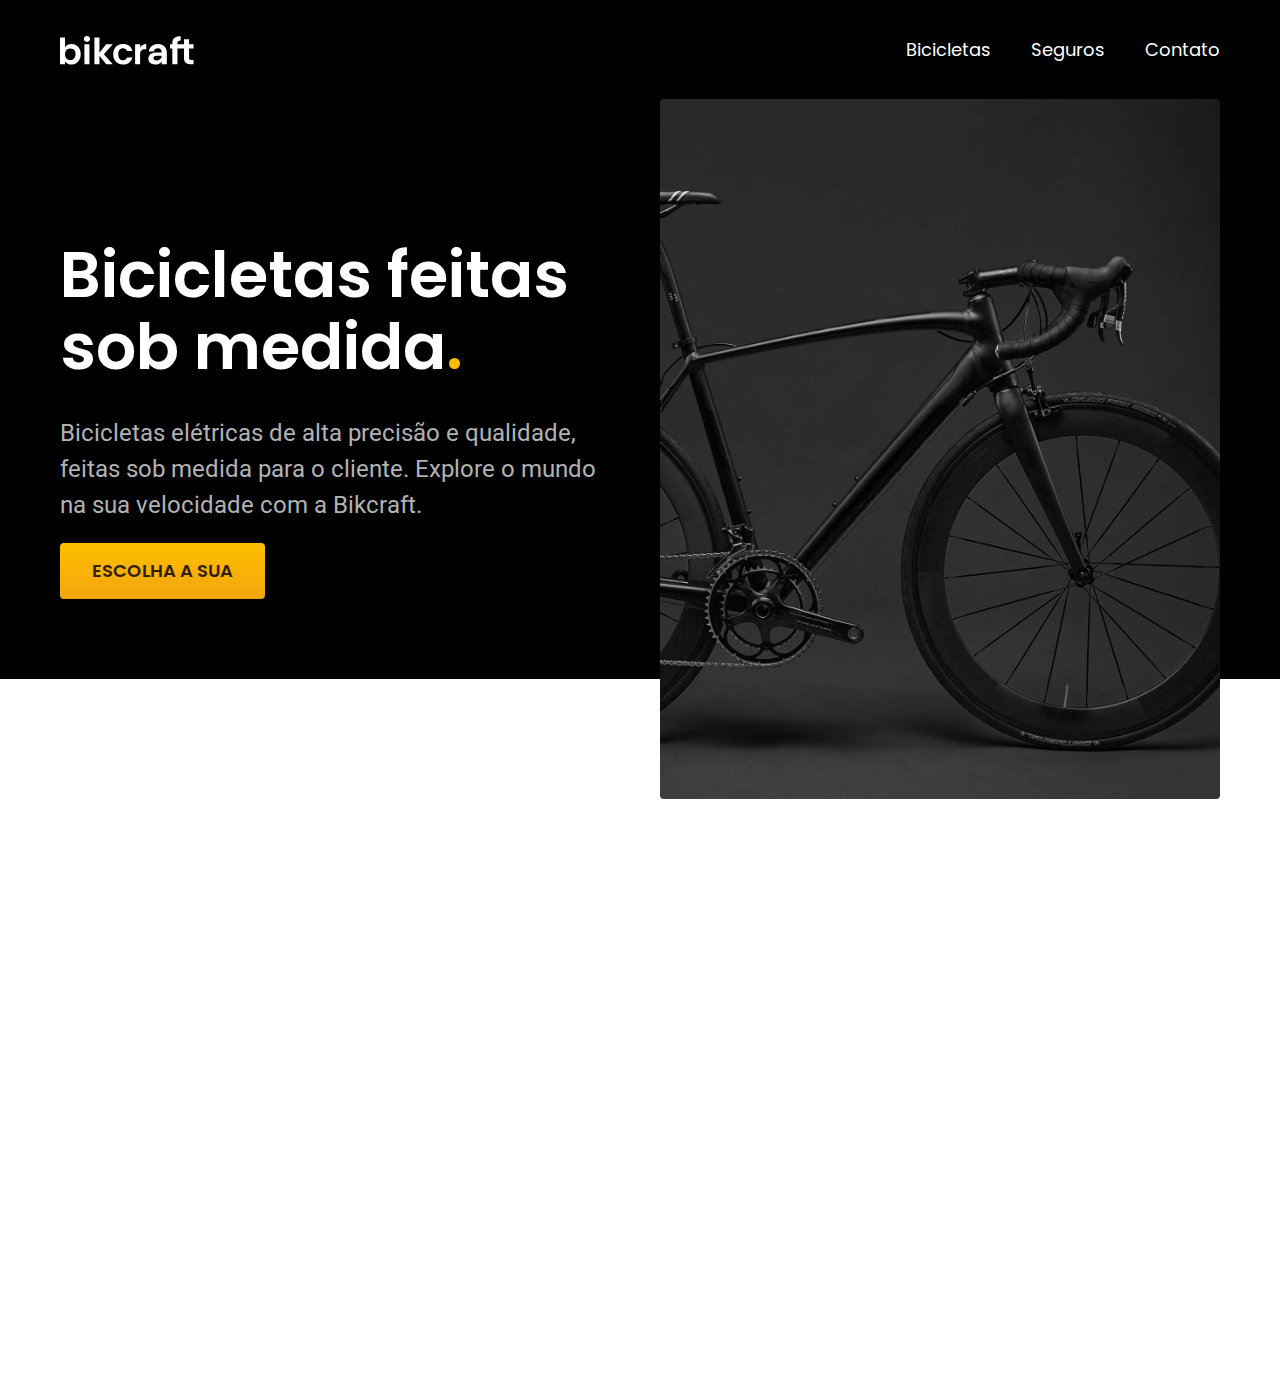
==== index.html @ 8c8de073 "introdução" ====
<!DOCTYPE html>
<html lang="pt-br">

<head>
  <meta charset="UTF-8">
  <meta name="viewport" content="width=device-width, initial-scale=1.0">
  <meta name="description" content="Bicicletas elétricas de alta precisão e qualidade feitas sob medida para o cliente. Explore o mundo na sua velocidade com a Bikcraft">
  <link rel="stylesheet" href="./css/style.css">
  <link rel="preconnect" href="https://fonts.googleapis.com">
  <link rel="preconnect" href="https://fonts.gstatic.com" crossorigin>
  <link href="https://fonts.googleapis.com/css2?family=Poppins:wght@400;600&family=Roboto:wght@400;500&display=swap" rel="stylesheet">
  <title>Bikcraft - Bicicletas Elétricas </title>
</head>

<body>
  <header class="header-bg">
    <div class="header">
      <a href="./"><img src="./img/bikcraft.svg" alt="marca"></a>
      <nav aria-label="primaria">
        <ul class="header-menu">
          <li><a href="./bicicletas.html">Bicicletas</a></li>
          <li><a href="./seguros.html">Seguros</a></li>
          <li><a href="./contato.html">Contato</a></li>
        </ul>
      </nav>
    </div>
  </header>
  <main class="introducao-bg">
    <div class="introducao">
      <div class="introducao-conteudo">
        <h1 class="introducao-titulo">Bicicletas feitas sob medida<span>.</span></h1>
        <p>Bicicletas elétricas de alta precisão e qualidade, feitas sob medida para o cliente. Explore o mundo na sua velocidade com a Bikcraft.</p>
        <a href="./bicicletas.html">ESCOLHA A SUA</a>
      </div>
      <div><img src="./img/fotos/introducao.jpg" alt="Bicicleta Elétrica Preta"></div>
    </div>

  </main>
</body>

</html>
---- css/style.css ----
body {
  margin: 0px;
  font-family: Arial, Helvetica, sans-serif;
  text-decoration: none;
  padding-bottom: 600px;
}
h1,
ul,
p {
  margin: 0px;
}

ul {
  margin: 0px;
  padding: 0px;
  list-style: none;
}

a {
  text-decoration: none;
  color: inherit;
}
img {
  max-width: 100%;
  display: block;
}
.header-bg {
  background: #000000;
}
.header {
  display: flex;
  flex-wrap: wrap;
  gap: 20px;
  justify-content: space-between;
  align-items: center;
  padding: 20px;
  max-width: 1160px;
  margin-left: auto;
  margin-right: auto;
}
.header-menu {
  display: flex;
  flex-wrap: wrap;
  gap: 40px;
}

.header-menu a {
  font-family: "Poppins";
  font-weight: 400;
  color: #ffffff;
  text-decoration: none;
  padding: 16px 0px;
  display: inline-block;
  font-size: 1.125rem;
  position: relative;
}
.header-menu a:after {
  content: "";
  display: block;
  height: 2px;
  width: 0px;
  background: #ffffff;
  margin-top: 4px;
  transition: 0.3s;
  position: absolute;
}
.header-menu a:hover:after {
  width: 100%;
}

@media (max-width: 800px) {
  .header-menu a {
    background: #111;
    padding: 12px 16px;
    border-radius: 4px;
  }
  .header-menu {
    gap: 20px;
  }
  .header-menu a:hover {
    background: #2e2e2e;
  }
  .header-menu a::after {
    display: none;
  }
}
@media (max-width: 600px) {
  .header-menu {
    gap: 12px;
  }
  .header-menu a {
    padding: 8px 12px;
    font-size: 0.875rem;
  }
}

.introducao-bg {
  background: #000000;
  color: #ffffff;
  box-shadow: inset 0 -120px #ffffff;
}
.introducao {
  display: grid;
  grid-template-columns: 1fr 1fr;
  gap: 0px 40px;
  box-sizing: border-box;
  max-width: 1200px;
  padding-left: 20px;
  padding-right: 20px;
  margin-left: auto;
  margin-right: auto;
}

.introducao-conteudo {
  align-self: end;
  padding-bottom: 200px;
}
.introducao img {
  height: 100%;
  object-fit: cover;
  border-radius: 4px;
}

.introducao h1 {
  font-family: "Poppins";
  font-weight: 600;
  margin-bottom: 32px;
  font-size: 64px;
  line-height: 1.125;
}
.introducao h1 span {
  color: #fb0;
}

.introducao p {
  margin-bottom: 20px;
  font-size: 24px;
  line-height: 1.5;
  color: #b2b2b2;
  font-family: "Roboto";
  font-weight: 400;
}

.introducao a {
  font-family: "Poppins";
  font-weight: 600;
  font-size: 18px;
  line-height: 1.33;
  display: inline-block;
  color: #332200;
  padding: 16px 32px;
  background: var(--gradiente, linear-gradient(#ffbf00 0%, #f2a50c 100%));
  border-radius: 4px;
  box-shadow: 0px 1px 2px 0px rgba(0, 0, 0, 0.1);
}

.introducao a:hover {
  background: linear-gradient(#ffb60d, #e59317);
}
@media (max-width: 600px) {
  .introducao a {
    padding: 12px 16px;
    font-size: 16px;
  }
}
@media (max-width: 1200px) {
  .introducao h1 {
    font-size: 48px;
  }
  .introducao p {
    font-size: 18px;
  }
}
@media (max-width: 800px) {
  .introducao-bg {
    background: #111111;
    padding-top: 40px;
    box-shadow: inset 0 -60px #ffffff;
  }
  .introducao {
    grid-template-columns: 1fr;
    gap: 32px;
  }
  .introducao-conteudo {
    padding-bottom: 0px;
  }
  .introducao h1 {
    font-size: 32px;
    margin-bottom: 16px;
  }
  .introducao img {
    height: 300px;
    width: 100%;
  }
}
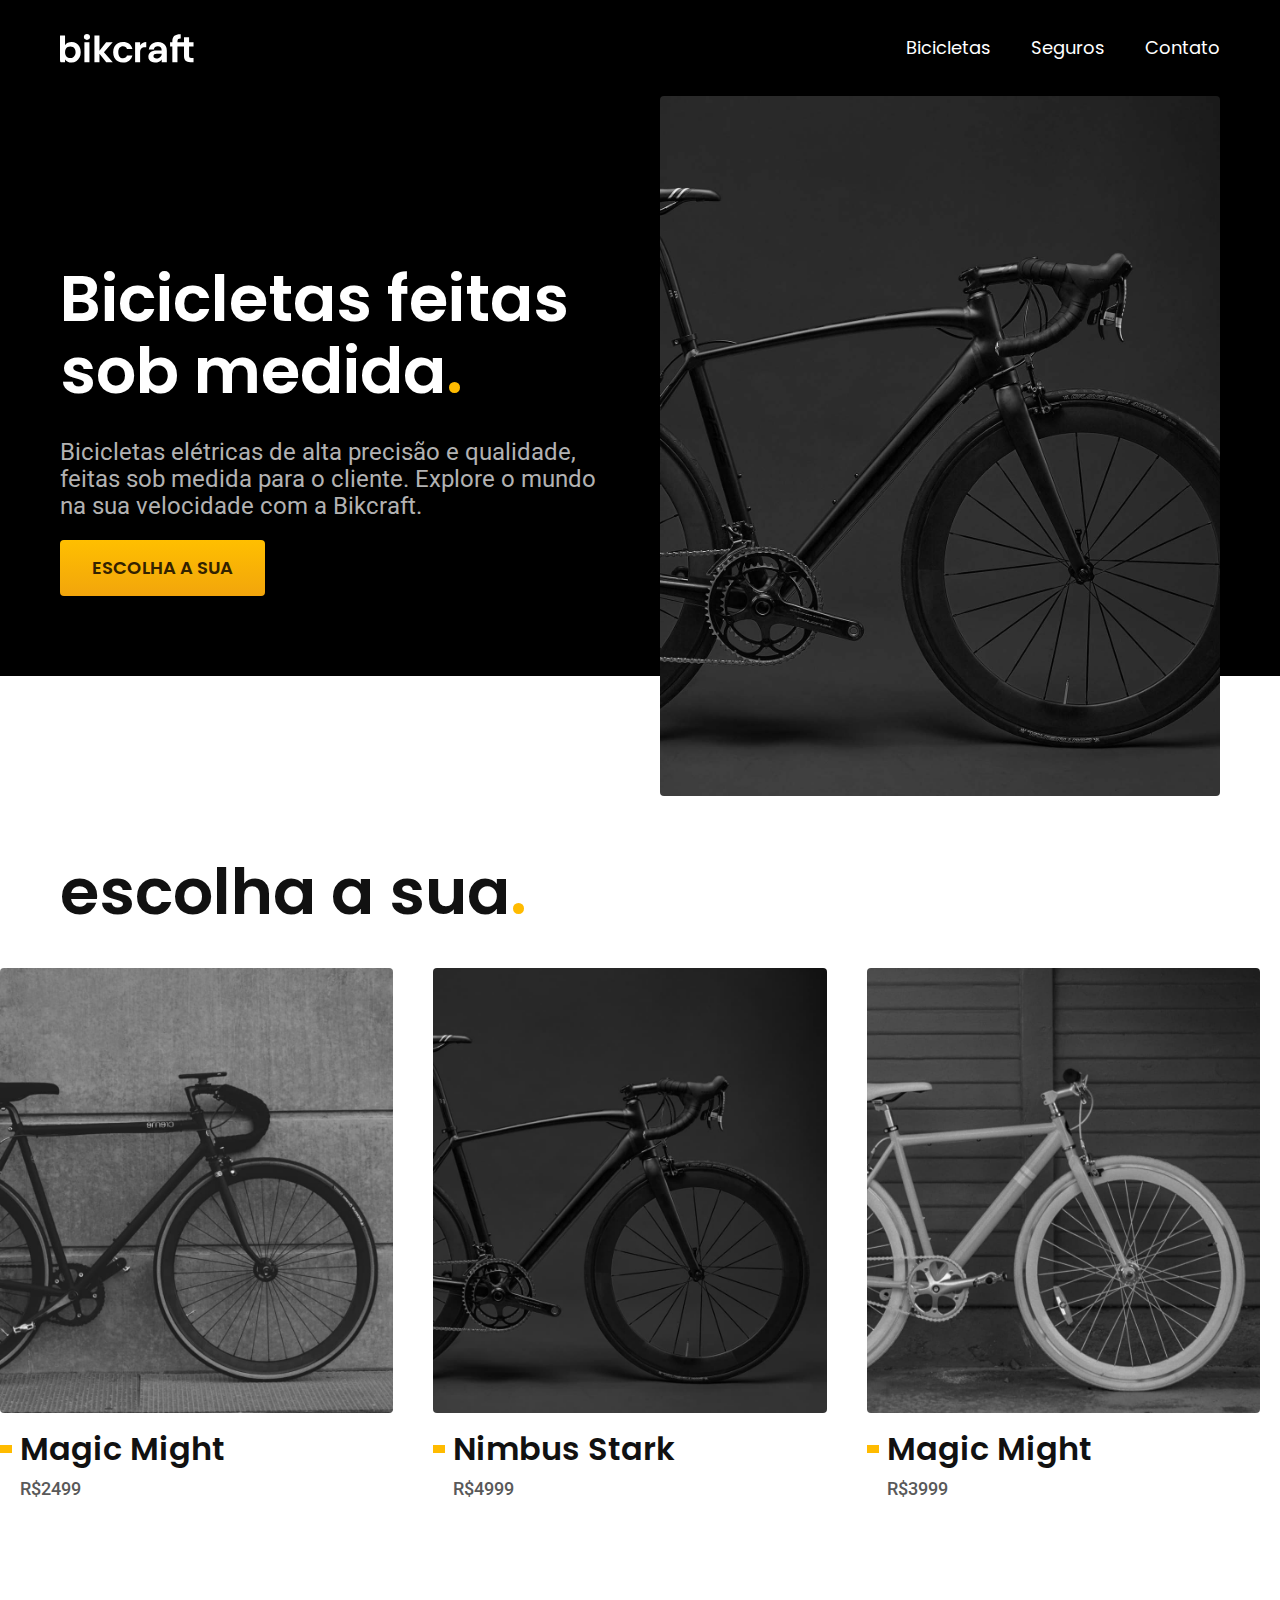
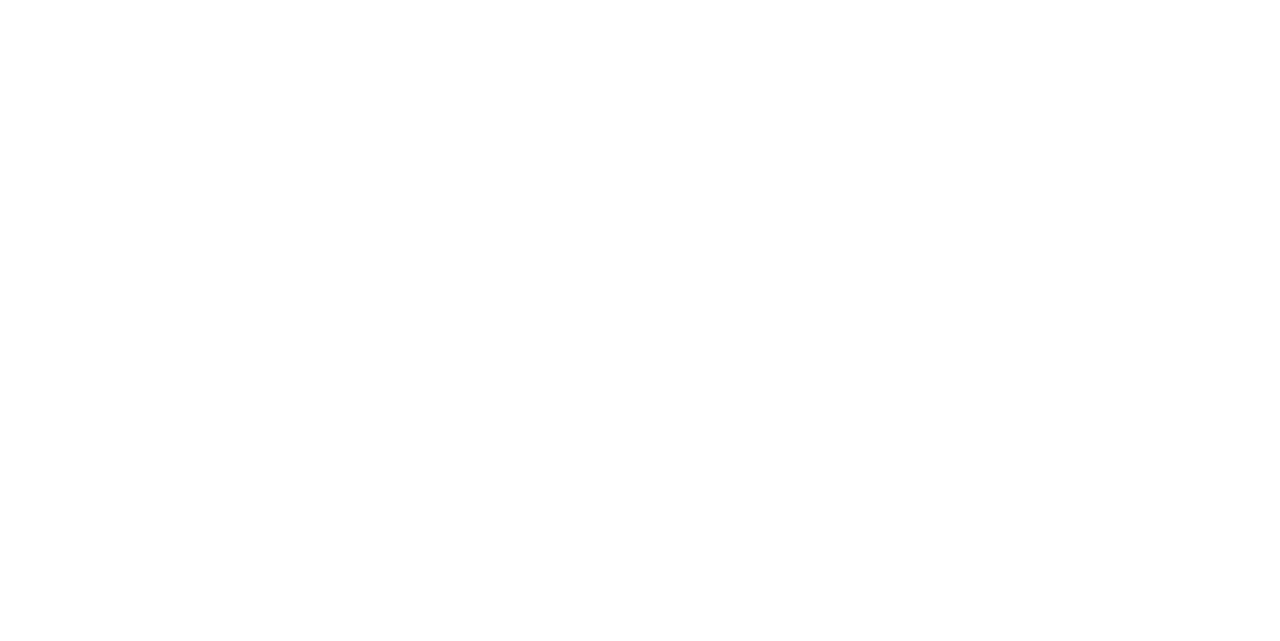
==== commit 306b9ca5: "Ajustes de lista" ====
--- a/index.html
+++ b/index.html
@@ -17,7 +17,7 @@
     <div class="header">
       <a href="./"><img src="./img/bikcraft.svg" alt="marca"></a>
       <nav aria-label="primaria">
-        <ul class="header-menu">
+        <ul class="header-menu font-1-m cor-0">
           <li><a href="./bicicletas.html">Bicicletas</a></li>
           <li><a href="./seguros.html">Seguros</a></li>
           <li><a href="./contato.html">Contato</a></li>
@@ -26,16 +26,41 @@
     </div>
   </header>
   <main class="introducao-bg">
-    <div class="introducao">
+    <div class="introducao container">
       <div class="introducao-conteudo">
-        <h1 class="introducao-titulo">Bicicletas feitas sob medida<span>.</span></h1>
-        <p>Bicicletas elétricas de alta precisão e qualidade, feitas sob medida para o cliente. Explore o mundo na sua velocidade com a Bikcraft.</p>
-        <a href="./bicicletas.html">ESCOLHA A SUA</a>
+        <h1 class="font-1-xxl cor-0">Bicicletas feitas sob medida<span class="cor-p1">.</span></h1>
+        <p class="font-2-l cor-5">Bicicletas elétricas de alta precisão e qualidade, feitas sob medida para o cliente. Explore o mundo na sua velocidade com a Bikcraft.</p>
+        <a class="botao" href="./bicicletas.html">ESCOLHA A SUA</a>
       </div>
       <div><img src="./img/fotos/introducao.jpg" alt="Bicicleta Elétrica Preta"></div>
     </div>
-
   </main>
+  <article class="bicicletas-lista">
+    <h2 class="font-1-xxl container">escolha a sua<span class="cor-p1">.</span></h2>
+    <ul>
+      <li>
+        <a href="./bicicletas/magic.html">
+          <img src="./img/bicicletas/magic-home.jpg" alt="Bicicleta Preta">
+          <h3 class="font-1-xl">Magic Might</h3>
+          <span class="font-2-m cor-8">R$2499</span>
+        </a>
+      </li>
+      <li>
+        <a href="./bicicletas/nimbus.html">
+          <img src="./img/bicicletas/nimbus-home.jpg" alt="Bicicleta Preta Nimbus">
+          <h3 class="font-1-xl">Nimbus Stark</h3>
+          <span class="font-2-m cor-8">R$4999</span>
+        </a>
+      </li>
+      <li>
+        <a href="./bicicletas/nebula.html">
+          <img src="./img/bicicletas/nebula-home.jpg" alt="Bicicleta Cinza">
+          <h3 class="font-1-xl">Magic Might</h3>
+          <span class="font-2-m cor-8">R$3999</span>
+        </a>
+      </li>
+    </ul>
+  </article>
 </body>
 
 </html>--- a/css/style.css
+++ b/css/style.css
@@ -1,195 +1,13 @@
-body {
-  margin: 0px;
-  font-family: Arial, Helvetica, sans-serif;
-  text-decoration: none;
-  padding-bottom: 600px;
-}
-h1,
-ul,
-p {
-  margin: 0px;
-}
+@import "./global/global.css";
+@import "./utilidades/tipografia.css";
+@import "./utilidades/cores.css";
+@import "./global/header.css";
 
-ul {
-  margin: 0px;
-  padding: 0px;
-  list-style: none;
-}
+/*Utilidades*/
+@import "./utilidades/componentes.css";
 
-a {
-  text-decoration: none;
-  color: inherit;
-}
-img {
-  max-width: 100%;
-  display: block;
-}
-.header-bg {
-  background: #000000;
-}
-.header {
-  display: flex;
-  flex-wrap: wrap;
-  gap: 20px;
-  justify-content: space-between;
-  align-items: center;
-  padding: 20px;
-  max-width: 1160px;
-  margin-left: auto;
-  margin-right: auto;
-}
-.header-menu {
-  display: flex;
-  flex-wrap: wrap;
-  gap: 40px;
-}
+/*Home*/
+@import "./home/introducao.css";
 
-.header-menu a {
-  font-family: "Poppins";
-  font-weight: 400;
-  color: #ffffff;
-  text-decoration: none;
-  padding: 16px 0px;
-  display: inline-block;
-  font-size: 1.125rem;
-  position: relative;
-}
-.header-menu a:after {
-  content: "";
-  display: block;
-  height: 2px;
-  width: 0px;
-  background: #ffffff;
-  margin-top: 4px;
-  transition: 0.3s;
-  position: absolute;
-}
-.header-menu a:hover:after {
-  width: 100%;
-}
-
-@media (max-width: 800px) {
-  .header-menu a {
-    background: #111;
-    padding: 12px 16px;
-    border-radius: 4px;
-  }
-  .header-menu {
-    gap: 20px;
-  }
-  .header-menu a:hover {
-    background: #2e2e2e;
-  }
-  .header-menu a::after {
-    display: none;
-  }
-}
-@media (max-width: 600px) {
-  .header-menu {
-    gap: 12px;
-  }
-  .header-menu a {
-    padding: 8px 12px;
-    font-size: 0.875rem;
-  }
-}
-
-.introducao-bg {
-  background: #000000;
-  color: #ffffff;
-  box-shadow: inset 0 -120px #ffffff;
-}
-.introducao {
-  display: grid;
-  grid-template-columns: 1fr 1fr;
-  gap: 0px 40px;
-  box-sizing: border-box;
-  max-width: 1200px;
-  padding-left: 20px;
-  padding-right: 20px;
-  margin-left: auto;
-  margin-right: auto;
-}
-
-.introducao-conteudo {
-  align-self: end;
-  padding-bottom: 200px;
-}
-.introducao img {
-  height: 100%;
-  object-fit: cover;
-  border-radius: 4px;
-}
-
-.introducao h1 {
-  font-family: "Poppins";
-  font-weight: 600;
-  margin-bottom: 32px;
-  font-size: 64px;
-  line-height: 1.125;
-}
-.introducao h1 span {
-  color: #fb0;
-}
-
-.introducao p {
-  margin-bottom: 20px;
-  font-size: 24px;
-  line-height: 1.5;
-  color: #b2b2b2;
-  font-family: "Roboto";
-  font-weight: 400;
-}
-
-.introducao a {
-  font-family: "Poppins";
-  font-weight: 600;
-  font-size: 18px;
-  line-height: 1.33;
-  display: inline-block;
-  color: #332200;
-  padding: 16px 32px;
-  background: var(--gradiente, linear-gradient(#ffbf00 0%, #f2a50c 100%));
-  border-radius: 4px;
-  box-shadow: 0px 1px 2px 0px rgba(0, 0, 0, 0.1);
-}
-
-.introducao a:hover {
-  background: linear-gradient(#ffb60d, #e59317);
-}
-@media (max-width: 600px) {
-  .introducao a {
-    padding: 12px 16px;
-    font-size: 16px;
-  }
-}
-@media (max-width: 1200px) {
-  .introducao h1 {
-    font-size: 48px;
-  }
-  .introducao p {
-    font-size: 18px;
-  }
-}
-@media (max-width: 800px) {
-  .introducao-bg {
-    background: #111111;
-    padding-top: 40px;
-    box-shadow: inset 0 -60px #ffffff;
-  }
-  .introducao {
-    grid-template-columns: 1fr;
-    gap: 32px;
-  }
-  .introducao-conteudo {
-    padding-bottom: 0px;
-  }
-  .introducao h1 {
-    font-size: 32px;
-    margin-bottom: 16px;
-  }
-  .introducao img {
-    height: 300px;
-    width: 100%;
-  }
-}
+/*Bicicletas*/
+@import "./bicicletas/bicicletas-lista.css";
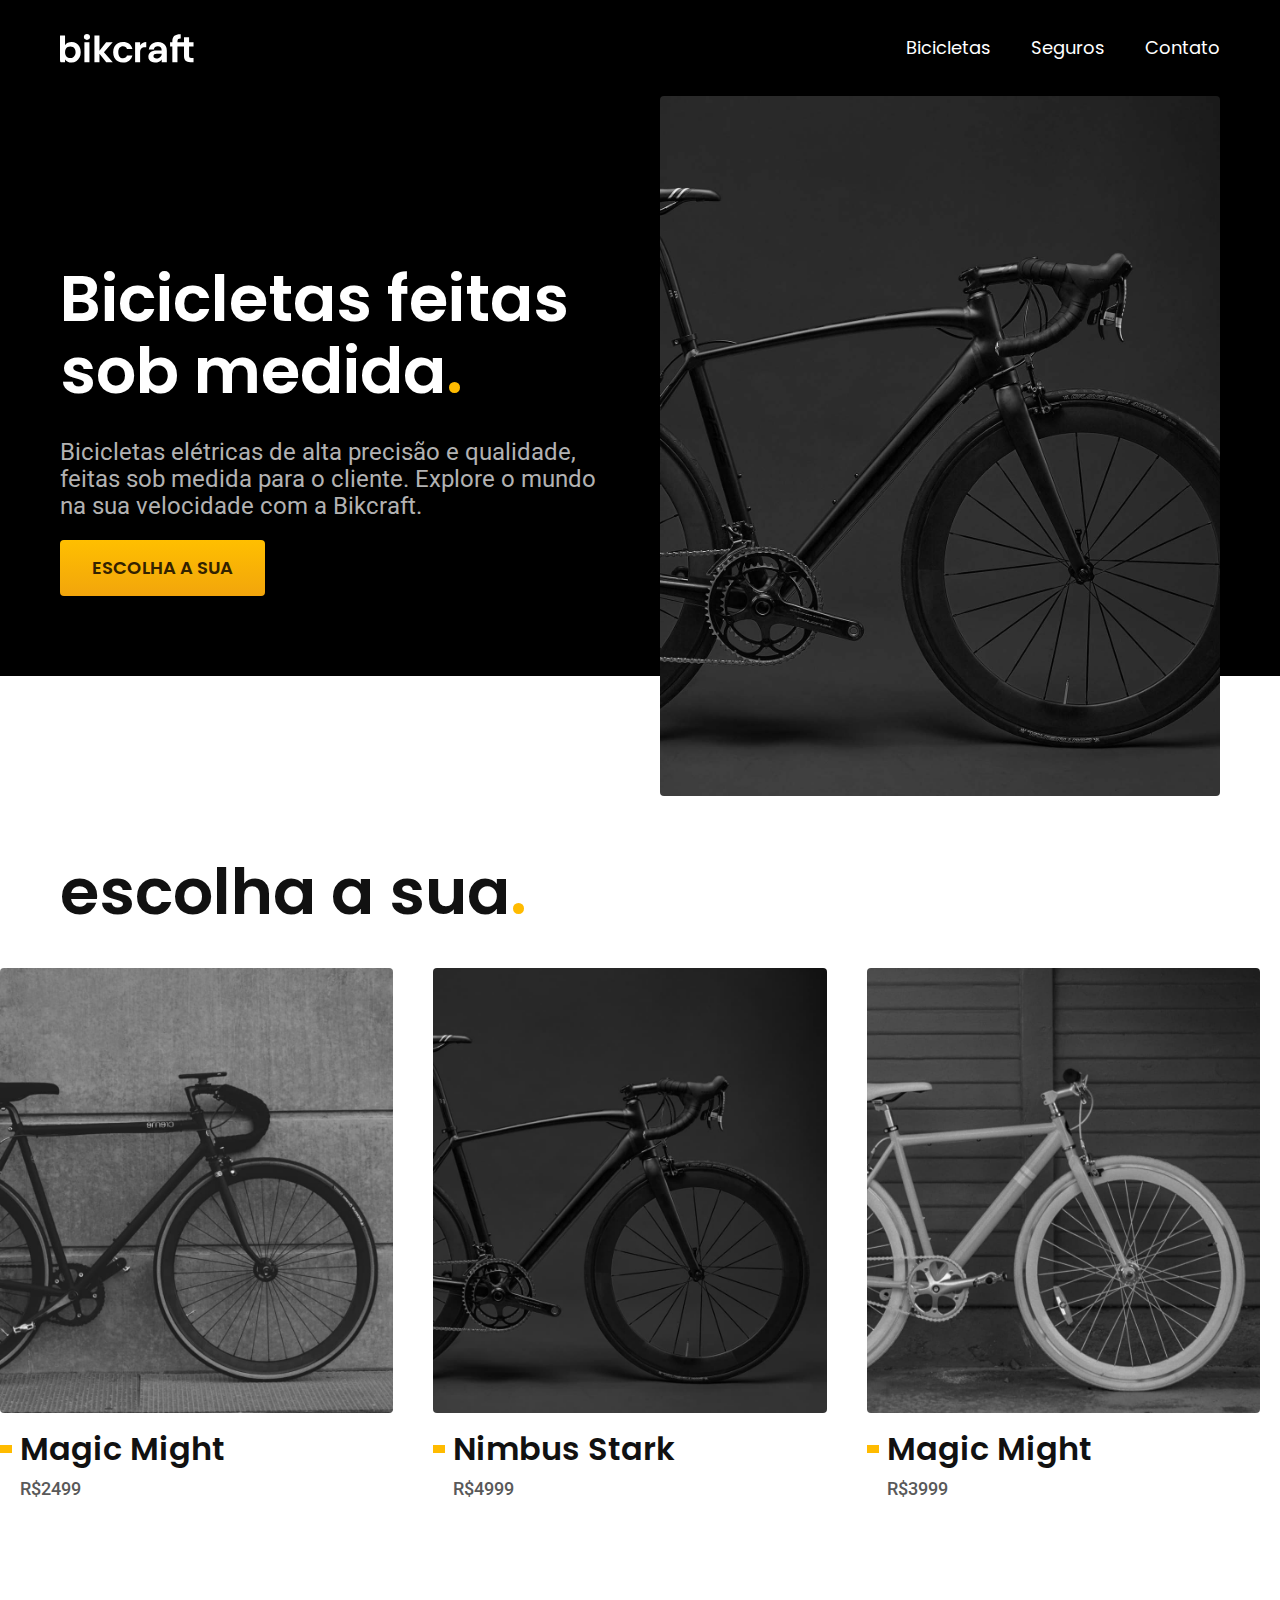
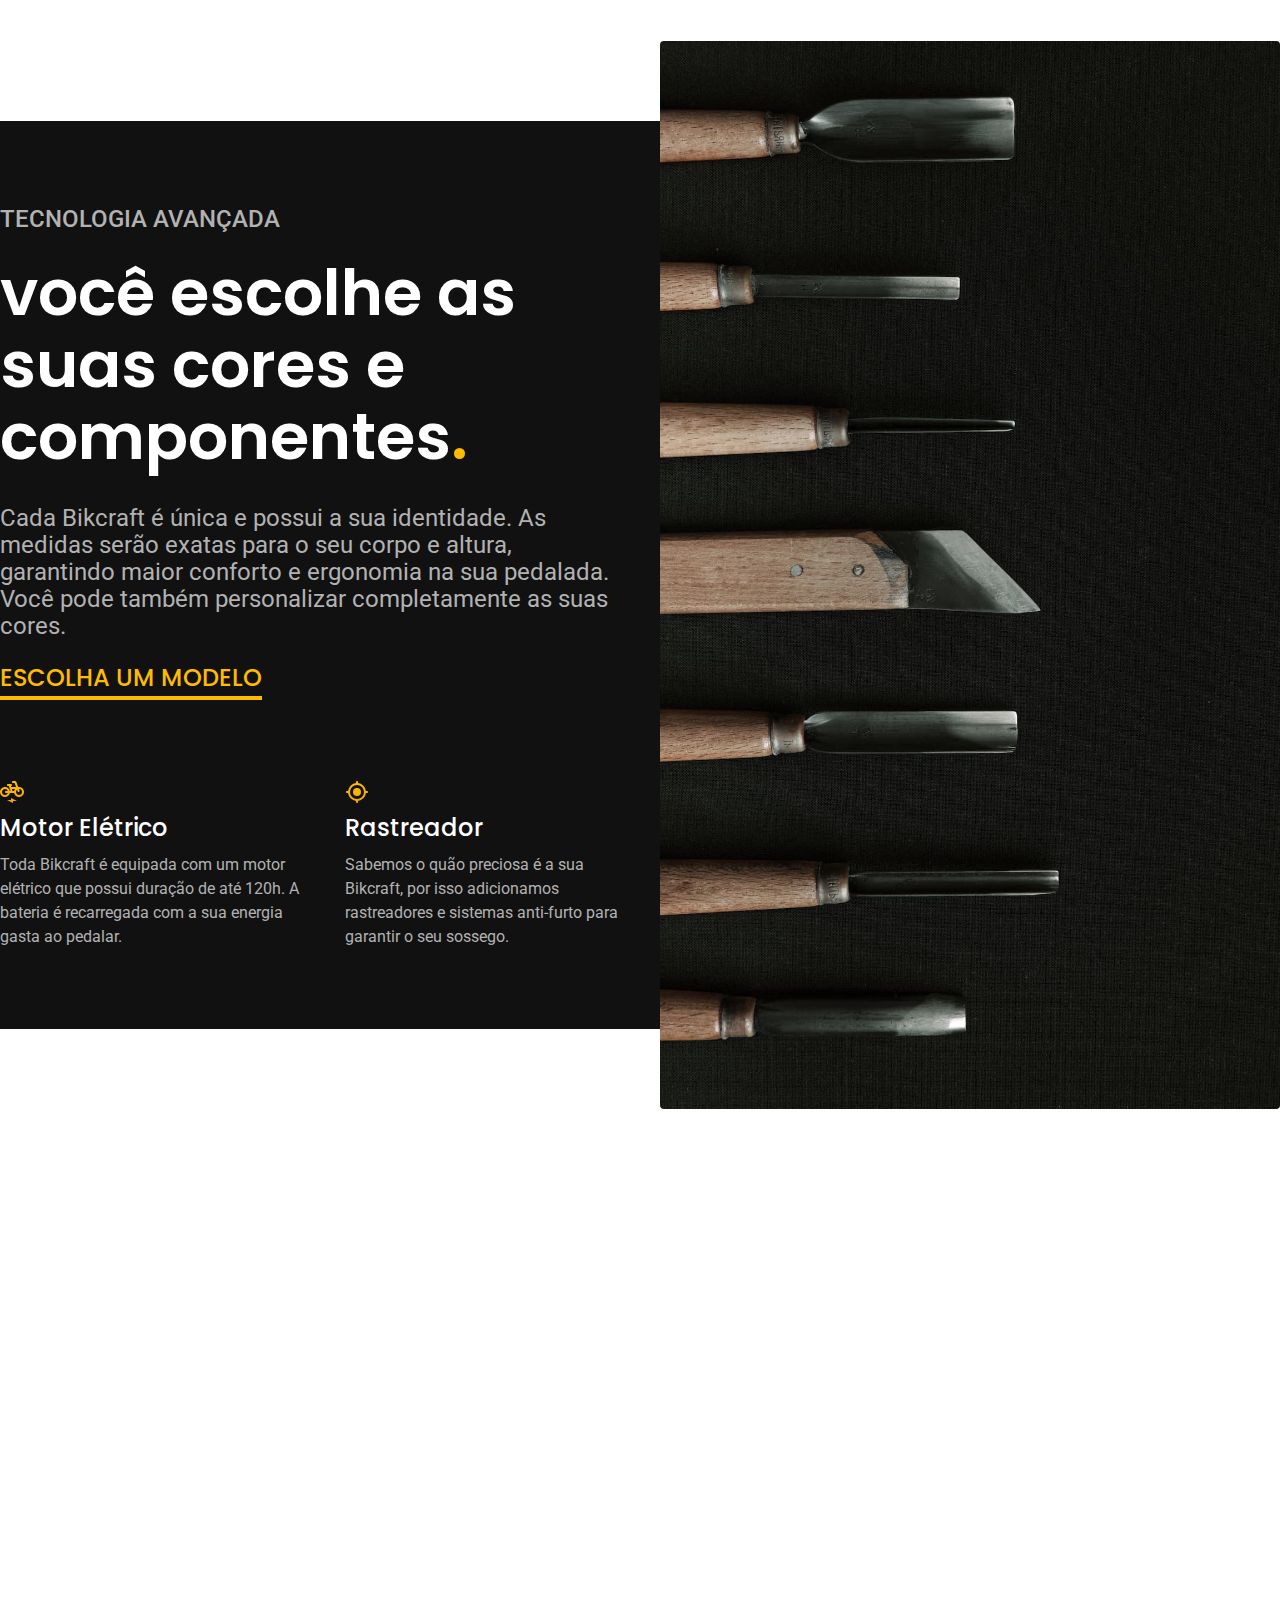
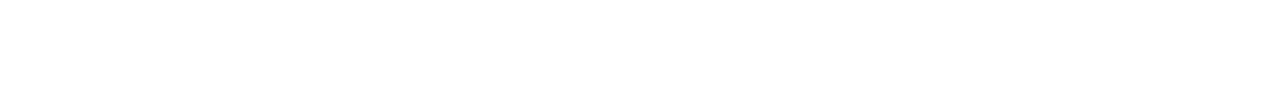
==== commit bcd19ea8: "tecnologia site" ====
--- a/index.html
+++ b/index.html
@@ -14,7 +14,7 @@
 
 <body>
   <header class="header-bg">
-    <div class="header">
+    <div class="header container">
       <a href="./"><img src="./img/bikcraft.svg" alt="marca"></a>
       <nav aria-label="primaria">
         <ul class="header-menu font-1-m cor-0">
@@ -61,6 +61,32 @@
       </li>
     </ul>
   </article>
+  <article class="tecnologia-bg">
+    <div class="tecnologia cotainer">
+      <div class="tecnologia-conteudo">
+        <span class="font-2-l-b cor-5">TECNOLOGIA AVANÇADA</span>
+        <h2 class="font-1-xxl cor-0">você escolhe as suas cores e componentes<span class="cor-p1">.</span></h2>
+        <p class="font-2-l cor-5">Cada Bikcraft é única e possui a sua identidade. As medidas serão exatas para o seu corpo e altura, garantindo maior conforto e ergonomia na sua pedalada. Você pode também personalizar completamente as suas cores.</p>
+        <a class="link" href="./bicicletas.html">ESCOLHA UM MODELO</a>
+        <div class="tecnologia-vantagens">
+          <div>
+            <img src="./img/icones/eletrica.svg" alt="">
+            <h3 class="font-1-m cor-0">Motor Elétrico</h3>
+            <p class="font-2-s cor-5">Toda Bikcraft é equipada com um motor elétrico que possui duração de até 120h. A bateria é recarregada com a sua energia gasta ao pedalar.</p>
+          </div>
+          <div>
+            <img src="./img/icones/rastreador.svg" alt="">
+            <h3 class="font-1-m cor-0">Rastreador</h3>
+            <p class="font-2-s cor-5">Sabemos o quão preciosa é a sua Bikcraft, por isso adicionamos rastreadores e sistemas anti-furto para garantir o seu sossego.
+            </p>
+          </div>
+        </div>
+      </div>
+      <div class="tecnologia-imagem">
+        <img src="./img/fotos/tecnologia.jpg" alt="">
+      </div>
+    </div>
+  </article>
 </body>
 
 </html>--- a/css/style.css
+++ b/css/style.css
@@ -11,3 +11,6 @@
 
 /*Bicicletas*/
 @import "./bicicletas/bicicletas-lista.css";
+
+/*Tecnologia*/
+@import "./home/tecnologia.css";
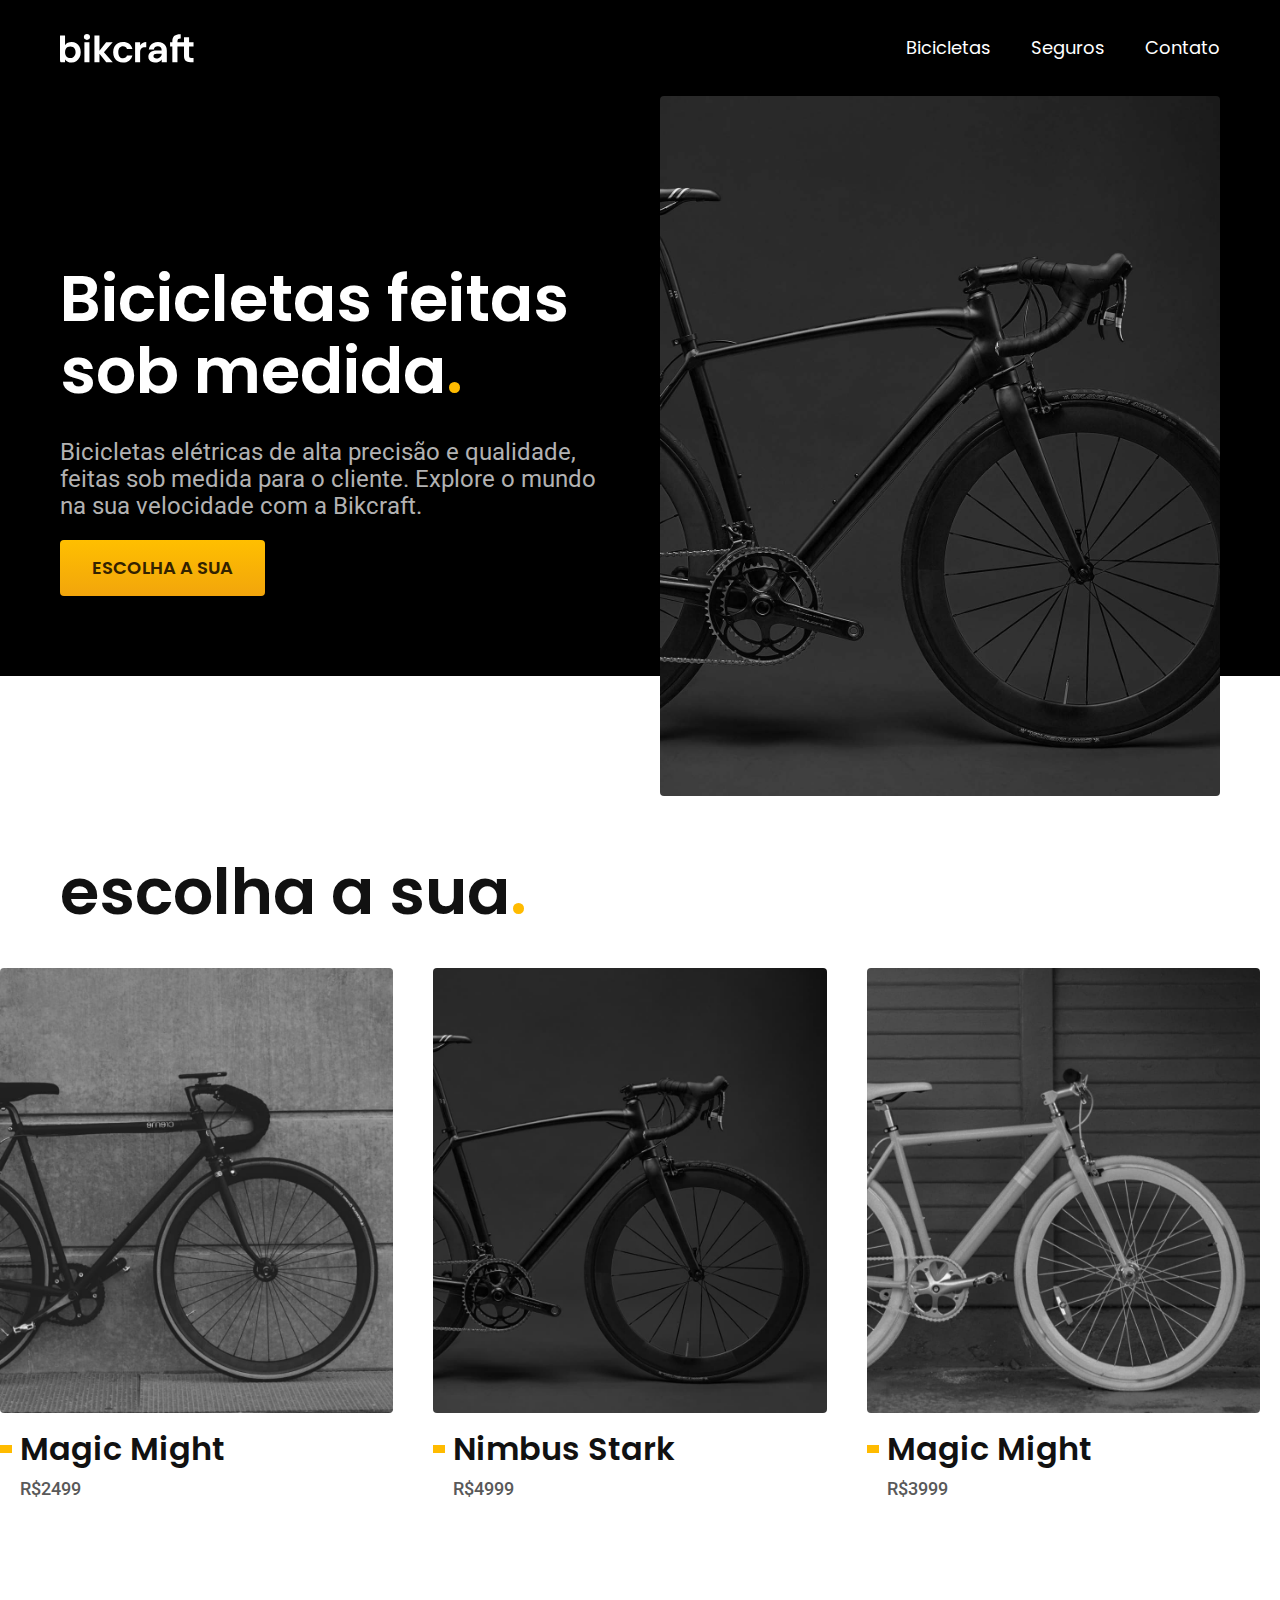
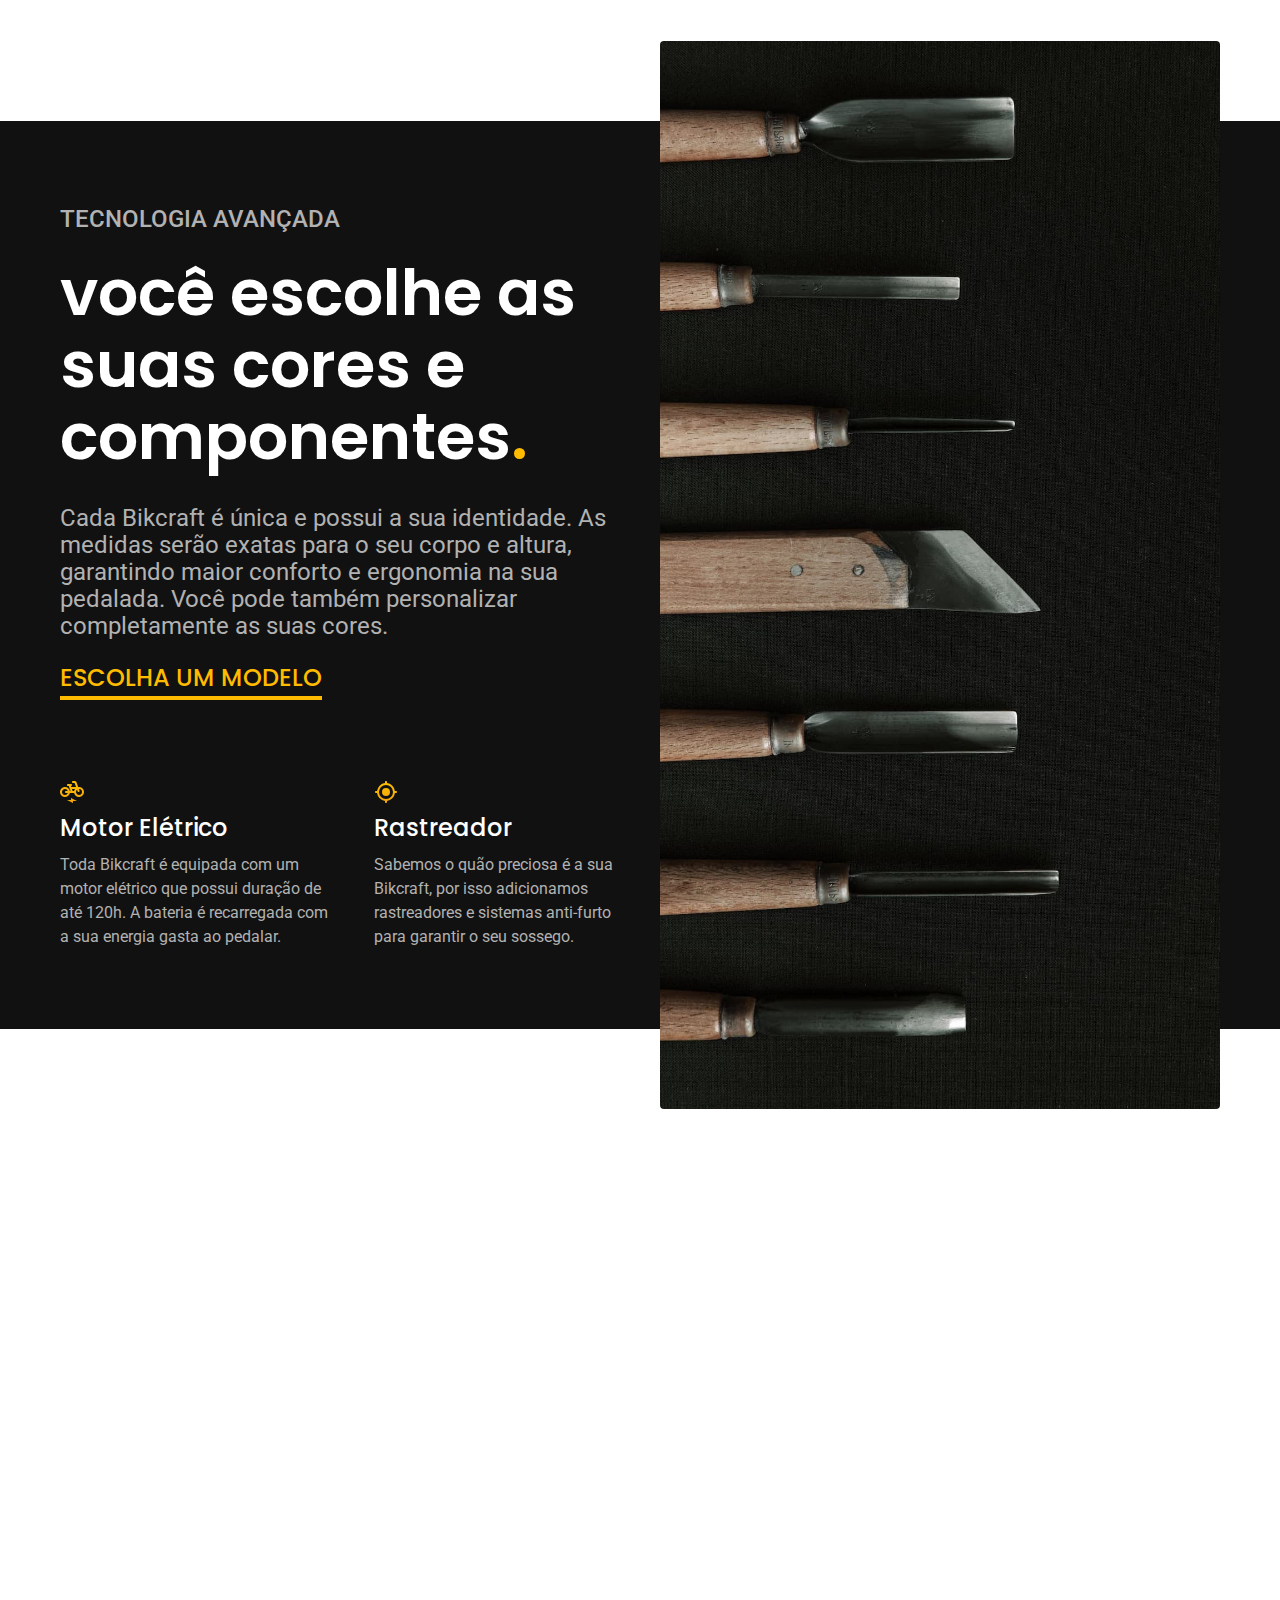
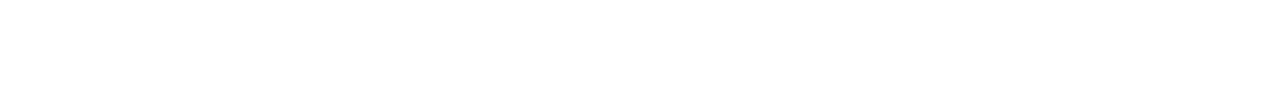
==== commit efbb1327: "container tecnologia" ====
--- a/index.html
+++ b/index.html
@@ -62,7 +62,7 @@
     </ul>
   </article>
   <article class="tecnologia-bg">
-    <div class="tecnologia cotainer">
+    <div class="tecnologia container">
       <div class="tecnologia-conteudo">
         <span class="font-2-l-b cor-5">TECNOLOGIA AVANÇADA</span>
         <h2 class="font-1-xxl cor-0">você escolhe as suas cores e componentes<span class="cor-p1">.</span></h2>
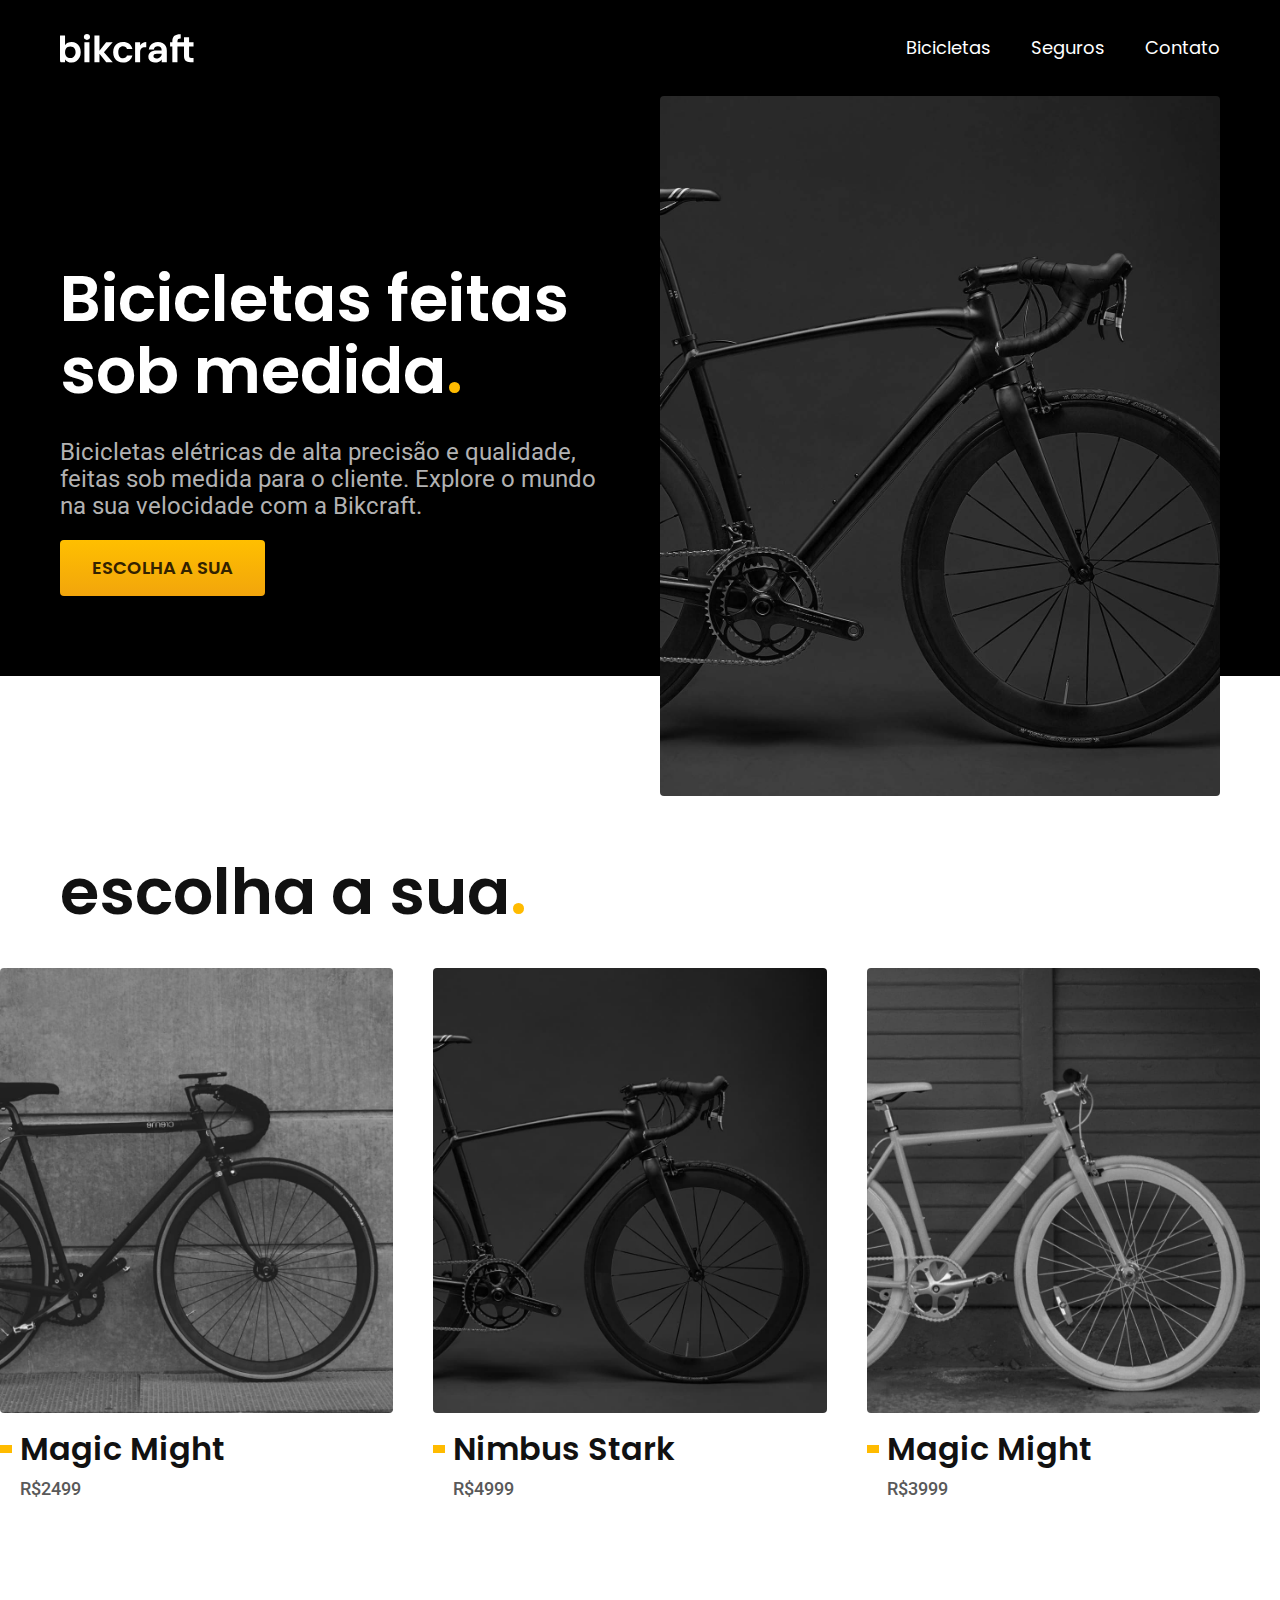
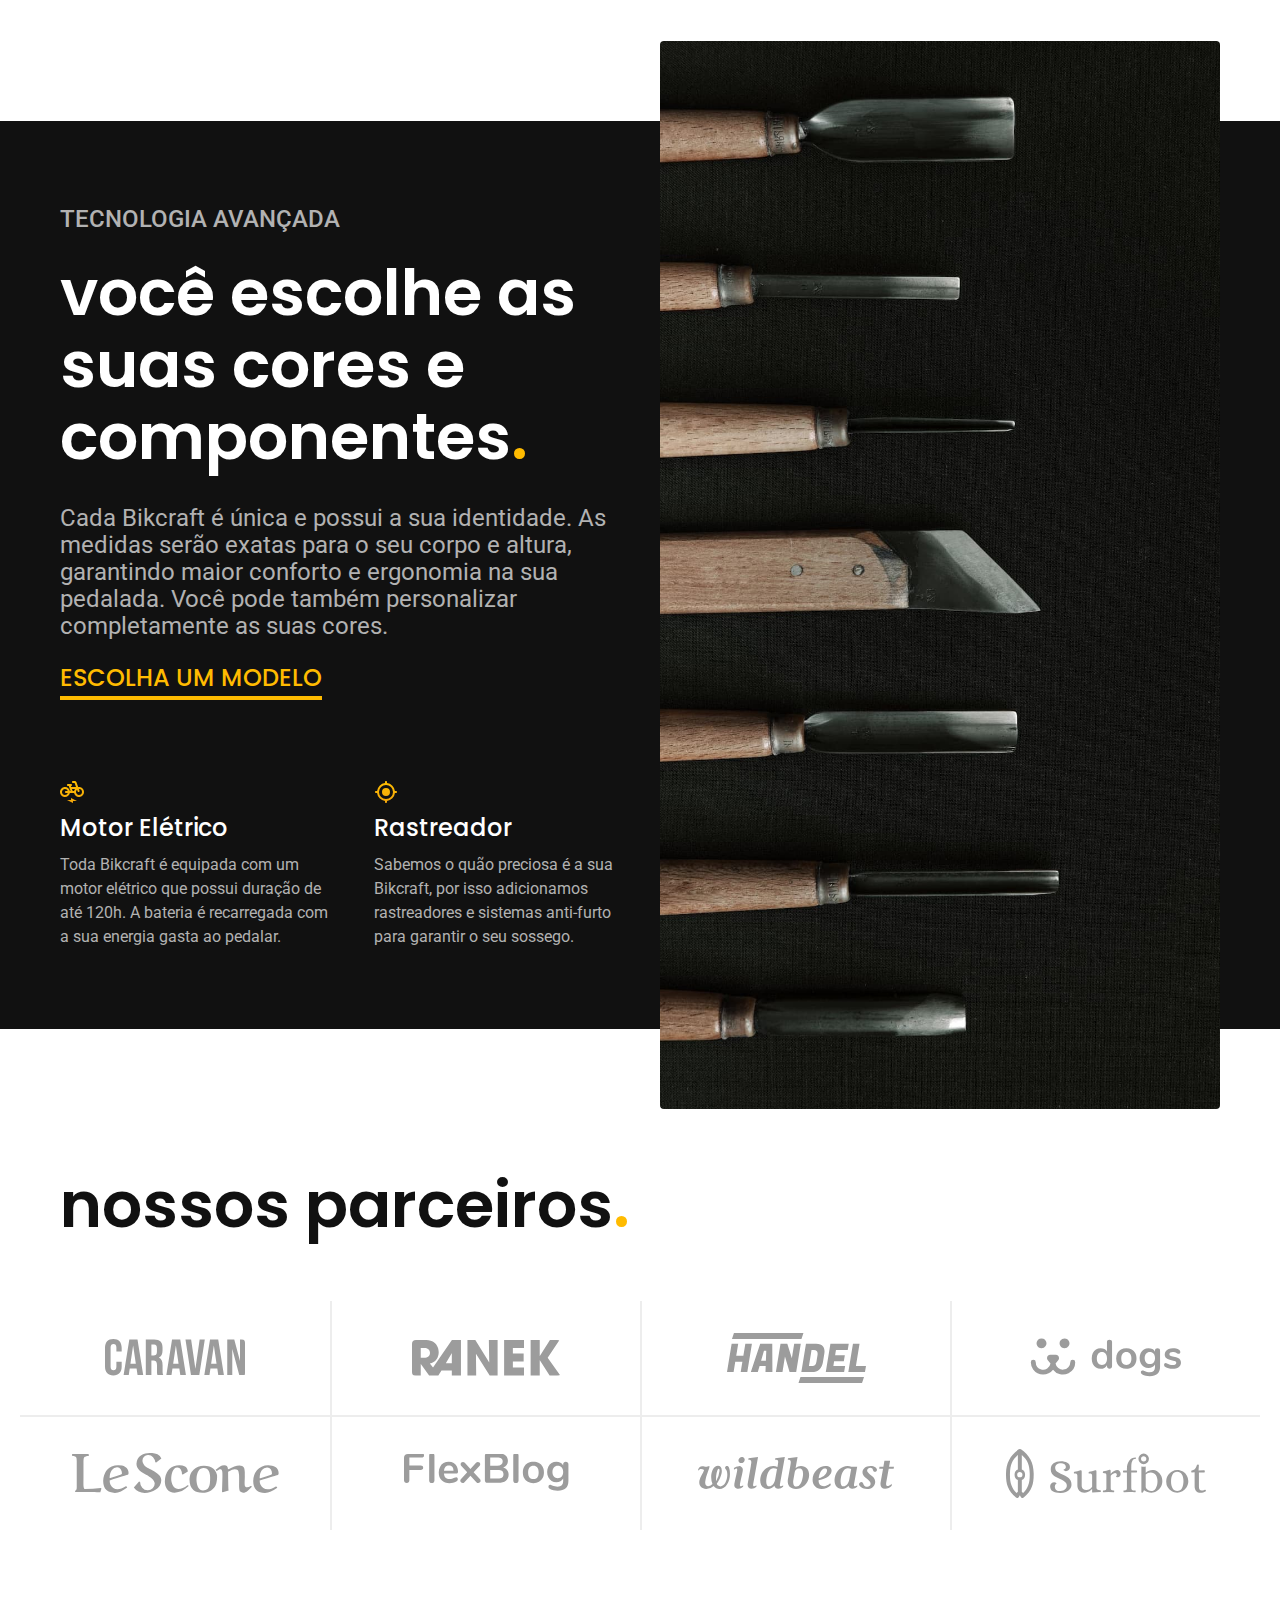
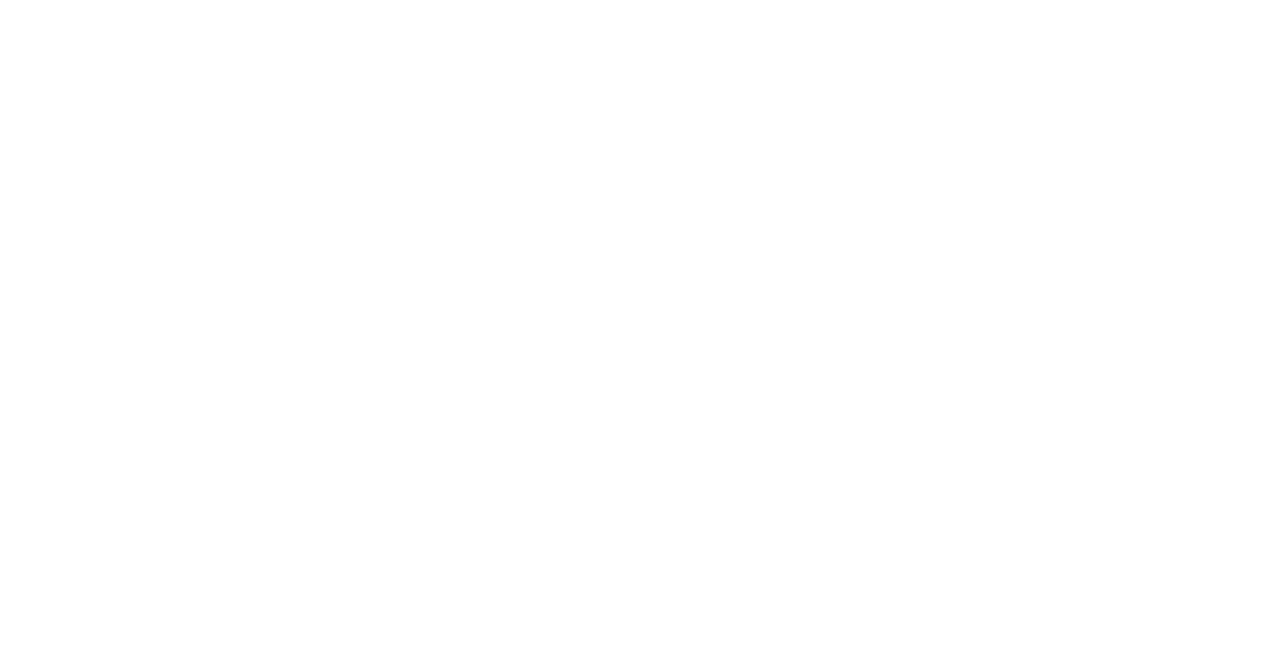
==== commit b35b9de2: "nossos parceiros" ====
--- a/index.html
+++ b/index.html
@@ -87,6 +87,19 @@
       </div>
     </div>
   </article>
+  <section class="parceiros" aria-label="Nossos parceiros">
+    <h2 class="font-1-xxl container">nossos parceiros<span class="cor-p1">.</span></h2>
+    <ul>
+      <li><img src="./img/parceiros/caravan.svg" alt="Caravan"></li>
+      <li><img src="./img/parceiros/ranek.svg" alt="ranek"></li>
+      <li><img src="./img/parceiros/handel.svg" alt="handel"></li>
+      <li><img src="./img/parceiros/dogs.svg" alt="dogs"></li>
+      <li><img src="./img/parceiros/lescone.svg" alt="lescone"></li>
+      <li><img src="./img/parceiros/flexblog.svg" alt="flexblog"></li>
+      <li><img src="./img/parceiros/wildbeast.svg" alt="wildbeast"></li>
+      <li><img src="./img/parceiros/surfbot.svg" alt="surfbot"></li>
+    </ul>
+  </section>
 </body>
 
 </html>--- a/css/style.css
+++ b/css/style.css
@@ -8,9 +8,8 @@
 
 /*Home*/
 @import "./home/introducao.css";
+@import "./home/tecnologia.css";
+@import "./home/parceiros.css";
 
 /*Bicicletas*/
 @import "./bicicletas/bicicletas-lista.css";
-
-/*Tecnologia*/
-@import "./home/tecnologia.css";
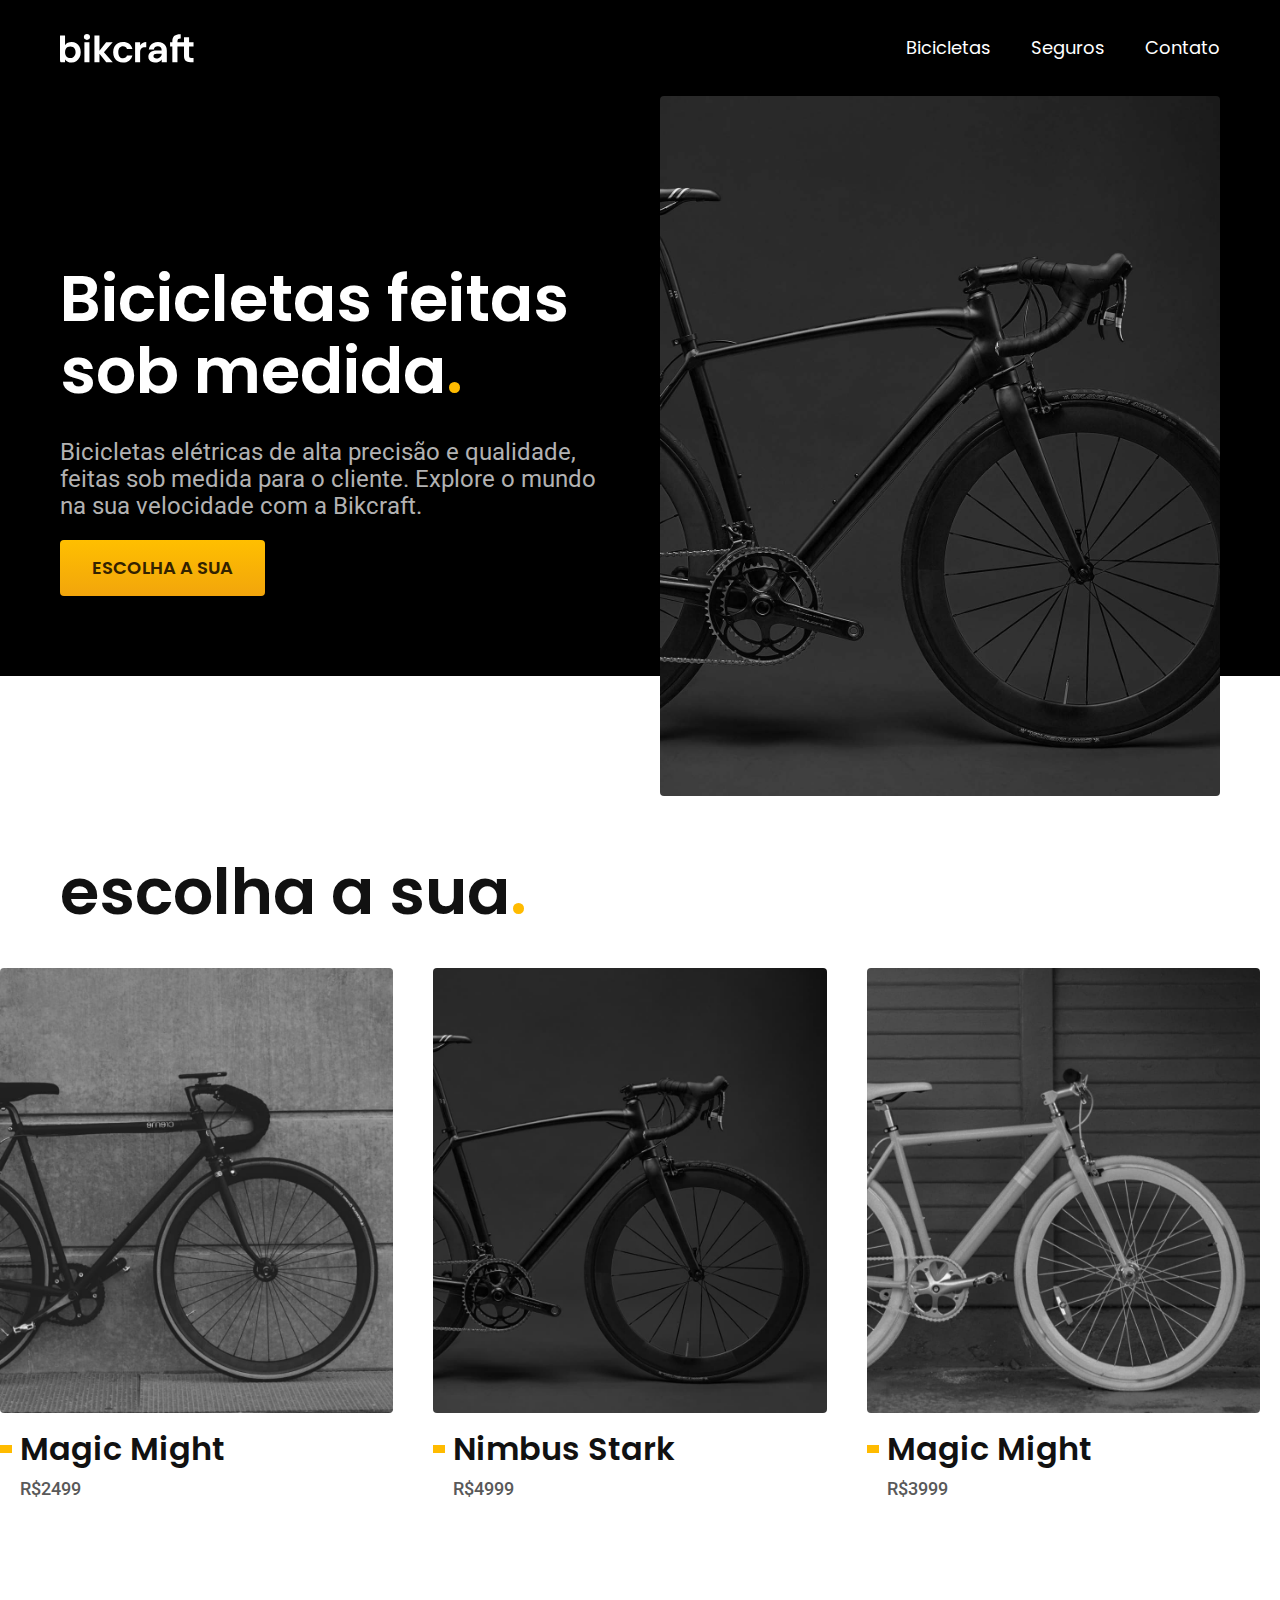
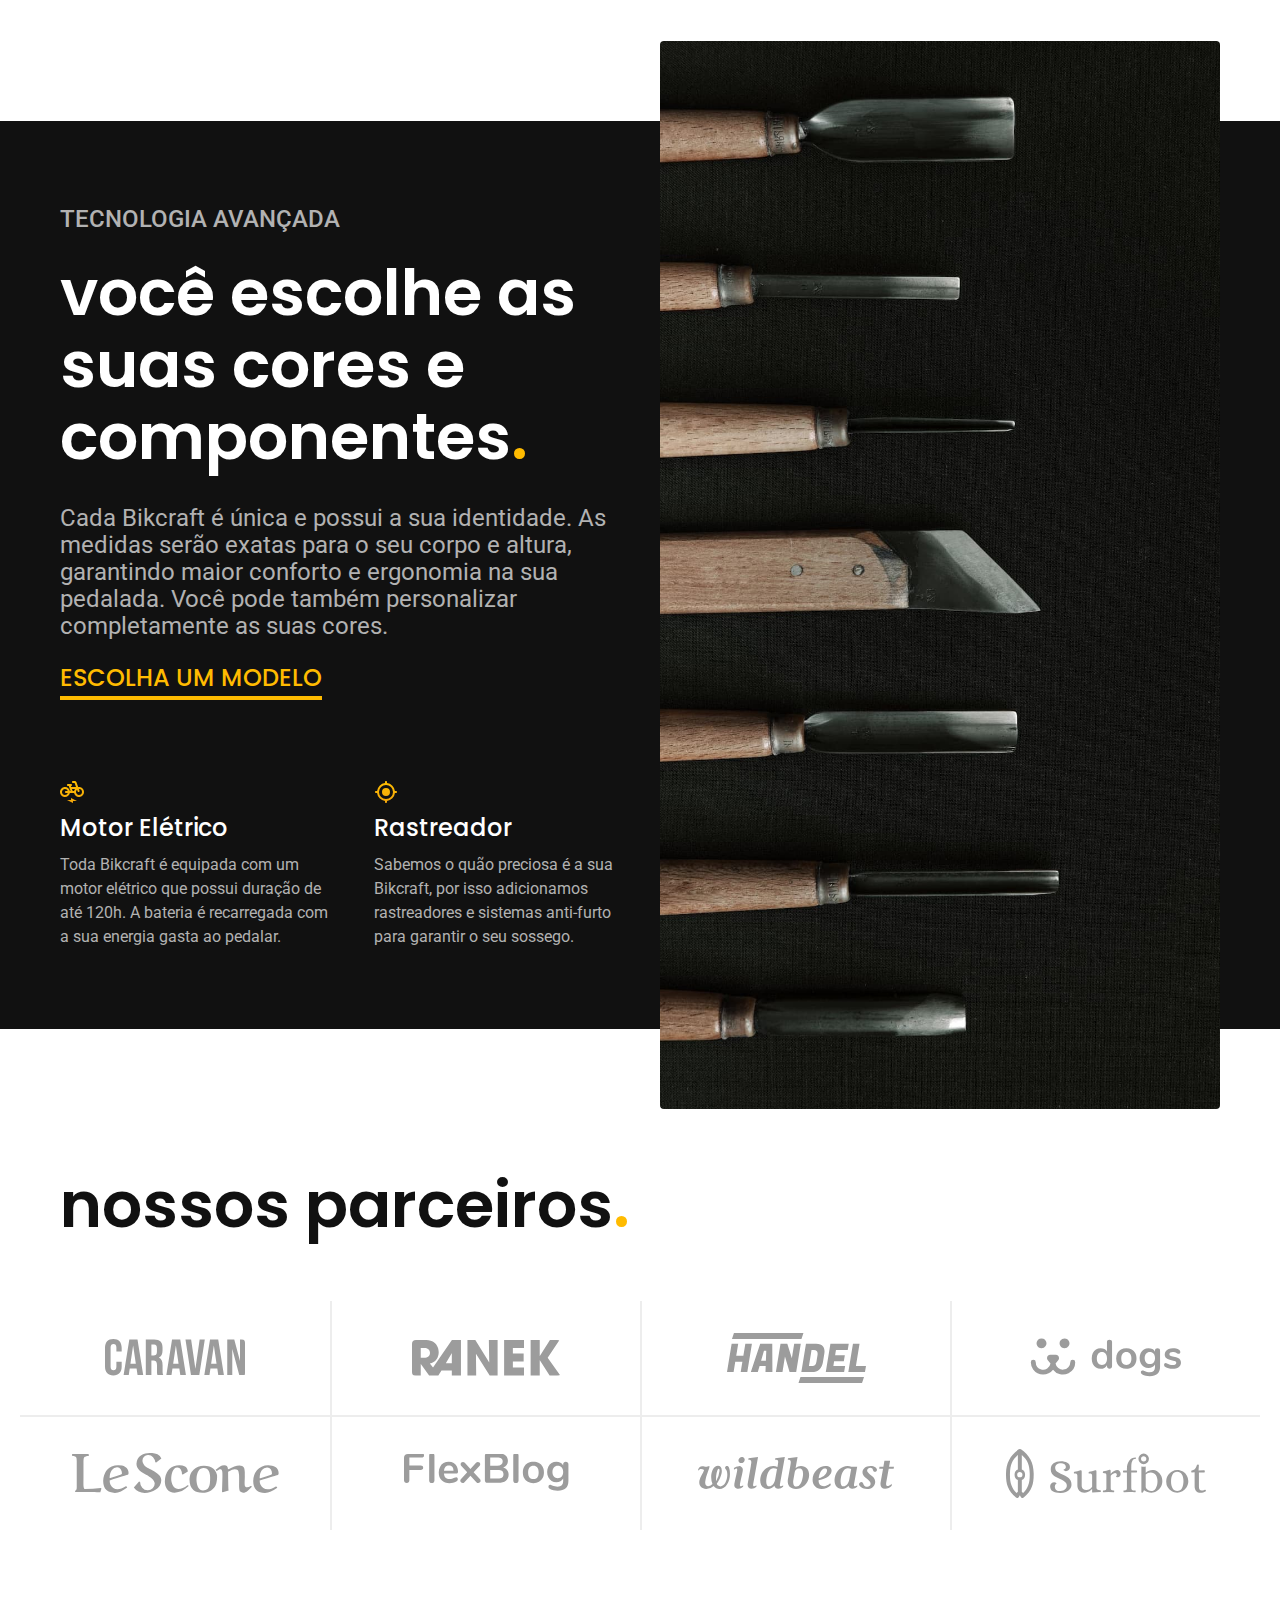
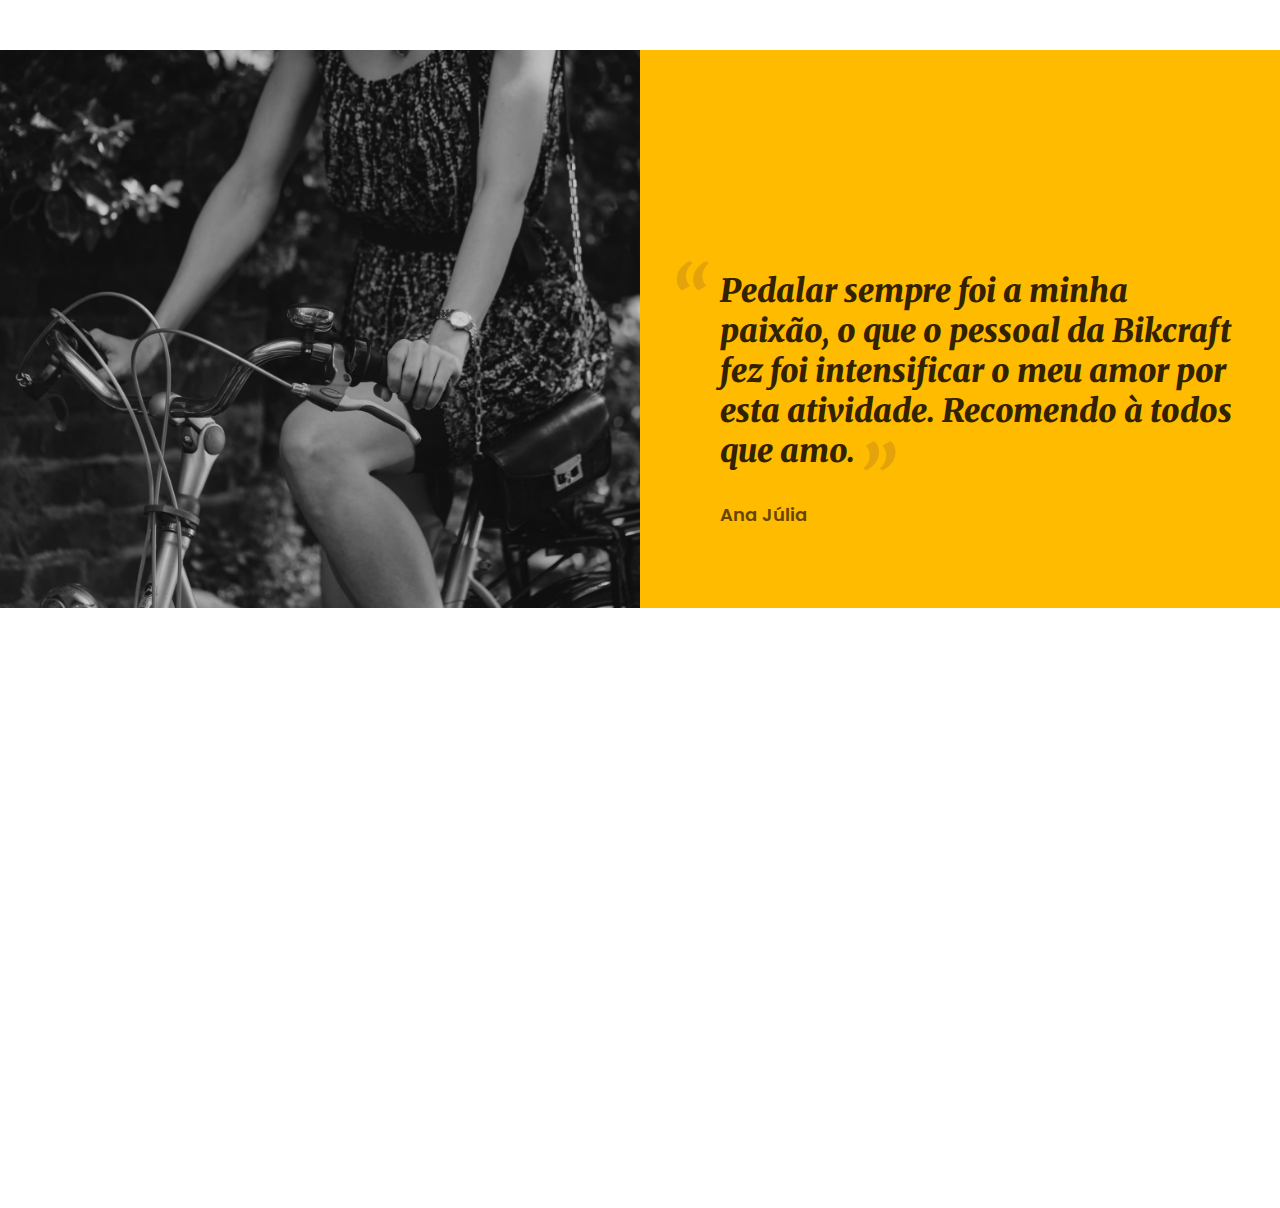
==== commit 572583db: "depoimentos e fixed layout" ====
--- a/index.html
+++ b/index.html
@@ -8,7 +8,7 @@
   <link rel="stylesheet" href="./css/style.css">
   <link rel="preconnect" href="https://fonts.googleapis.com">
   <link rel="preconnect" href="https://fonts.gstatic.com" crossorigin>
-  <link href="https://fonts.googleapis.com/css2?family=Poppins:wght@400;600&family=Roboto:wght@400;500&display=swap" rel="stylesheet">
+  <link href="https://fonts.googleapis.com/css2?family=Merriweather:ital,wght@1,900&family=Poppins:wght@400;600&family=Roboto:wght@400;500&display=swap" rel="stylesheet">
   <title>Bikcraft - Bicicletas Elétricas </title>
 </head>
 
@@ -100,6 +100,18 @@
       <li><img src="./img/parceiros/surfbot.svg" alt="surfbot"></li>
     </ul>
   </section>
+  <section class="depoimento" aria-label="Depoimento">
+    <div><img src="./img/fotos/depoimento.jpg" alt="pessoa pedalando"></div>
+    <div class="depoimento-conteudo">
+
+      <blockquote class="font-1-xl cor-p5">
+        <p>Pedalar sempre foi a minha paixão, o que o pessoal da Bikcraft fez foi intensificar o meu amor por esta atividade. Recomendo à todos que amo.</p>
+      </blockquote>
+
+      <span class="font-1-m-b cor-p4">Ana Júlia</span>
+    </div>
+
+  </section>
 </body>
 
 </html>--- a/css/style.css
+++ b/css/style.css
@@ -10,6 +10,7 @@
 @import "./home/introducao.css";
 @import "./home/tecnologia.css";
 @import "./home/parceiros.css";
+@import "./home/depoimento.css";
 
 /*Bicicletas*/
 @import "./bicicletas/bicicletas-lista.css";
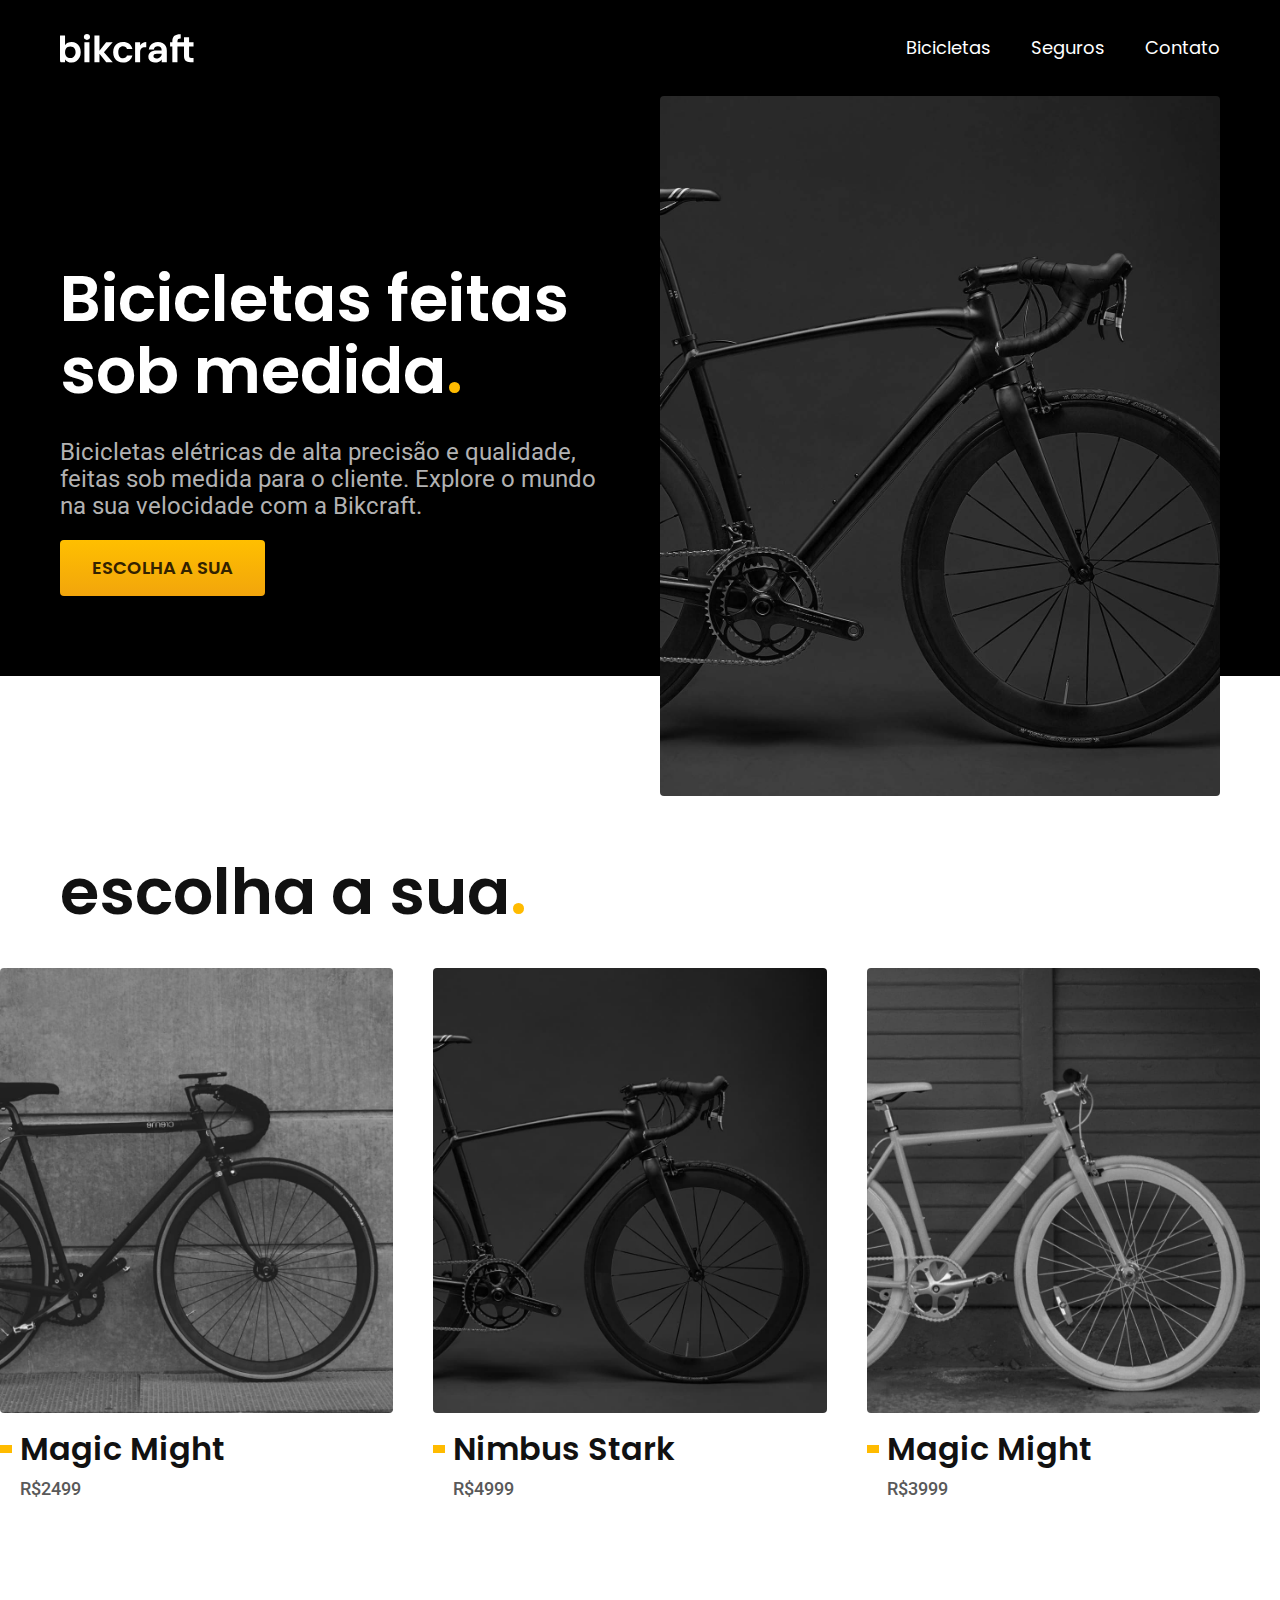
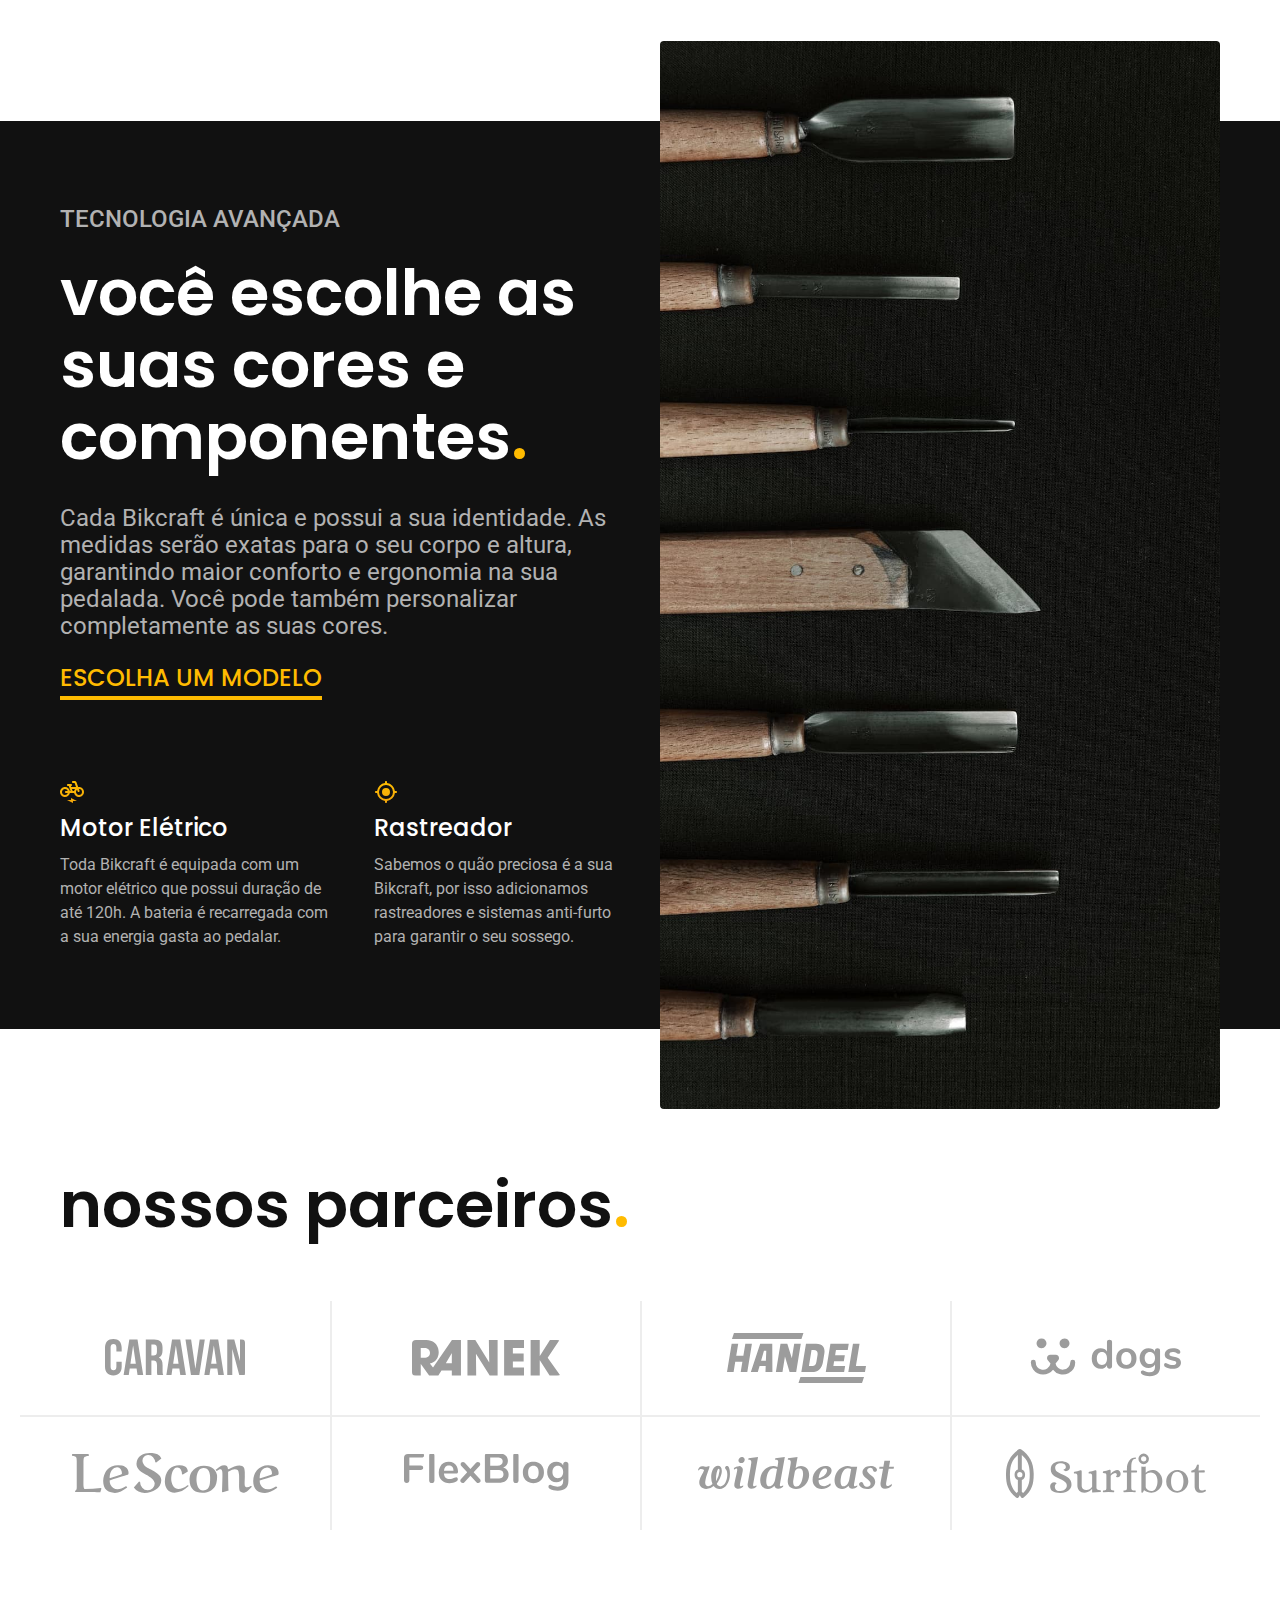
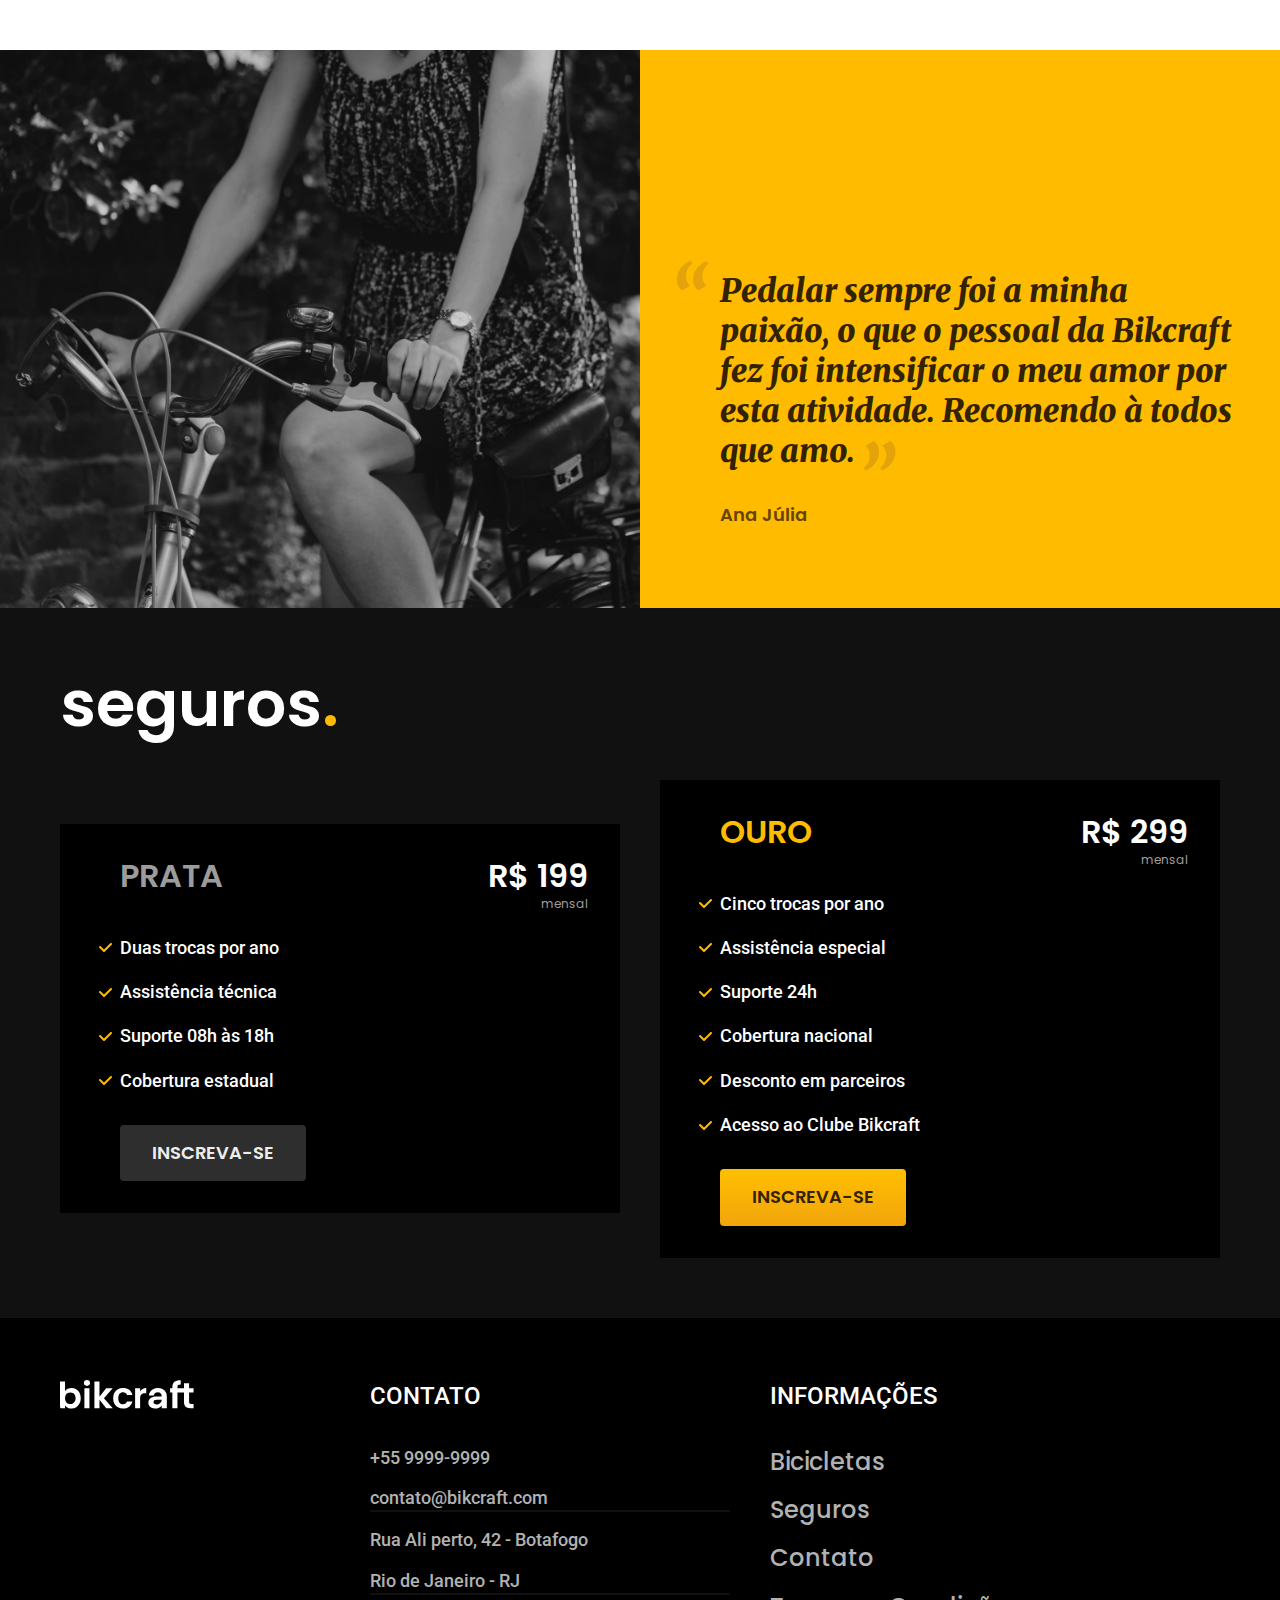
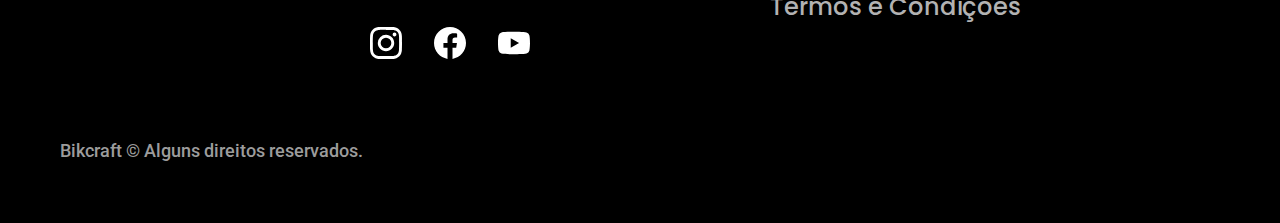
==== commit 3b85de9e: "Bicicletas pronto" ====
--- a/index.html
+++ b/index.html
@@ -112,6 +112,77 @@
     </div>
 
   </section>
+  <article class="seguros-bg">
+    <div class="seguros container">
+      <h2 class="font-1-xxl cor-0">seguros<span class="cor-p1">.</span></h2>
+      <div class="seguros-item">
+        <h3 class="font-1-xl cor-6">PRATA</h3>
+        <span class="font-1-xl cor-0">R$ 199 <span class="font-1-xs cor-6">mensal</span></span>
+        <ul class="font-2-m cor-0">
+          <li>Duas trocas por ano</li>
+          <li>Assistência técnica</li>
+          <li>Suporte 08h às 18h</li>
+          <li>Cobertura estadual</li>
+        </ul>
+        <a href="./orcamento.html" class="botao secundario">INSCREVA-SE</a>
+      </div>
+      <div class="seguros-item">
+        <h3 class="font-1-xl cor-p1">OURO</h3>
+        <span class="font-1-xl cor-0">R$ 299 <span class="font-1-xs cor-6">mensal</span></span>
+        <ul class="font-2-m cor-0">
+          <li>Cinco trocas por ano</li>
+          <li>Assistência especial</li>
+          <li>Suporte 24h</li>
+          <li>Cobertura nacional</li>
+          <li>Desconto em parceiros</li>
+          <li>Acesso ao Clube Bikcraft</li>
+        </ul>
+        <a href="./orcamento.html" class="botao">INSCREVA-SE</a>
+      </div>
+
+    </div>
+  </article>
+  <footer class="footer-bg">
+    <div class="footer container">
+      <img src="./img/bikcraft.svg" alt="Bikcraft">
+      <div class="footer-contato">
+        <h3 class="font-2-l-b cor-0">CONTATO</h3>
+        <ul class="font-2-m cor-5">
+          <li><a href="tel: +5521999999999">+55 9999-9999</a></li>
+          <li><a href="mailto: contato@bikcraft.com">contato@bikcraft.com</a></li>
+          <li>Rua Ali perto, 42 - Botafogo</li>
+          <li>Rio de Janeiro - RJ</li>
+        </ul>
+        <div class="footer-redes">
+          <a href="./">
+            <img src="./img/redes/instagram.svg" alt="instagram">
+          </a>
+          <a href="./">
+            <img src="./img/redes/facebook.svg" alt="Facebook">
+          </a>
+          <a href="./">
+            <img src="./img/redes/youtube.svg" alt="youtube">
+          </a>
+        </div>
+      </div>
+      <div class="footer-informacoes">
+        <h3 class="font-2-l-b cor-0">INFORMAÇÕES</h3>
+        <nav>
+          <ul class="font-1-m cor-5">
+            <li><a href="./bicicletas.html">Bicicletas</a></li>
+            <li><a href="./seguros.html">Seguros</a></li>
+            <li><a href="./contato.html">Contato</a></li>
+            <li>
+              <a href="./termos.html">
+                Termos e Condições
+              </a>
+            </li>
+          </ul>
+        </nav>
+      </div>
+      <p class="footer-copy font-2-m cor-6">Bikcraft © Alguns direitos reservados.</p>
+    </div>
+  </footer>
 </body>
 
 </html>--- a/css/style.css
+++ b/css/style.css
@@ -2,6 +2,7 @@
 @import "./utilidades/tipografia.css";
 @import "./utilidades/cores.css";
 @import "./global/header.css";
+@import "./global/footer.css";
 
 /*Utilidades*/
 @import "./utilidades/componentes.css";
@@ -14,3 +15,10 @@
 
 /*Bicicletas*/
 @import "./bicicletas/bicicletas-lista.css";
+@import "./bicicletas/bicicletas.css";
+
+/*Seguros*/
+@import "./seguros/seguros.css";
+
+/*Termos*/
+@import "./termos/termos.css";
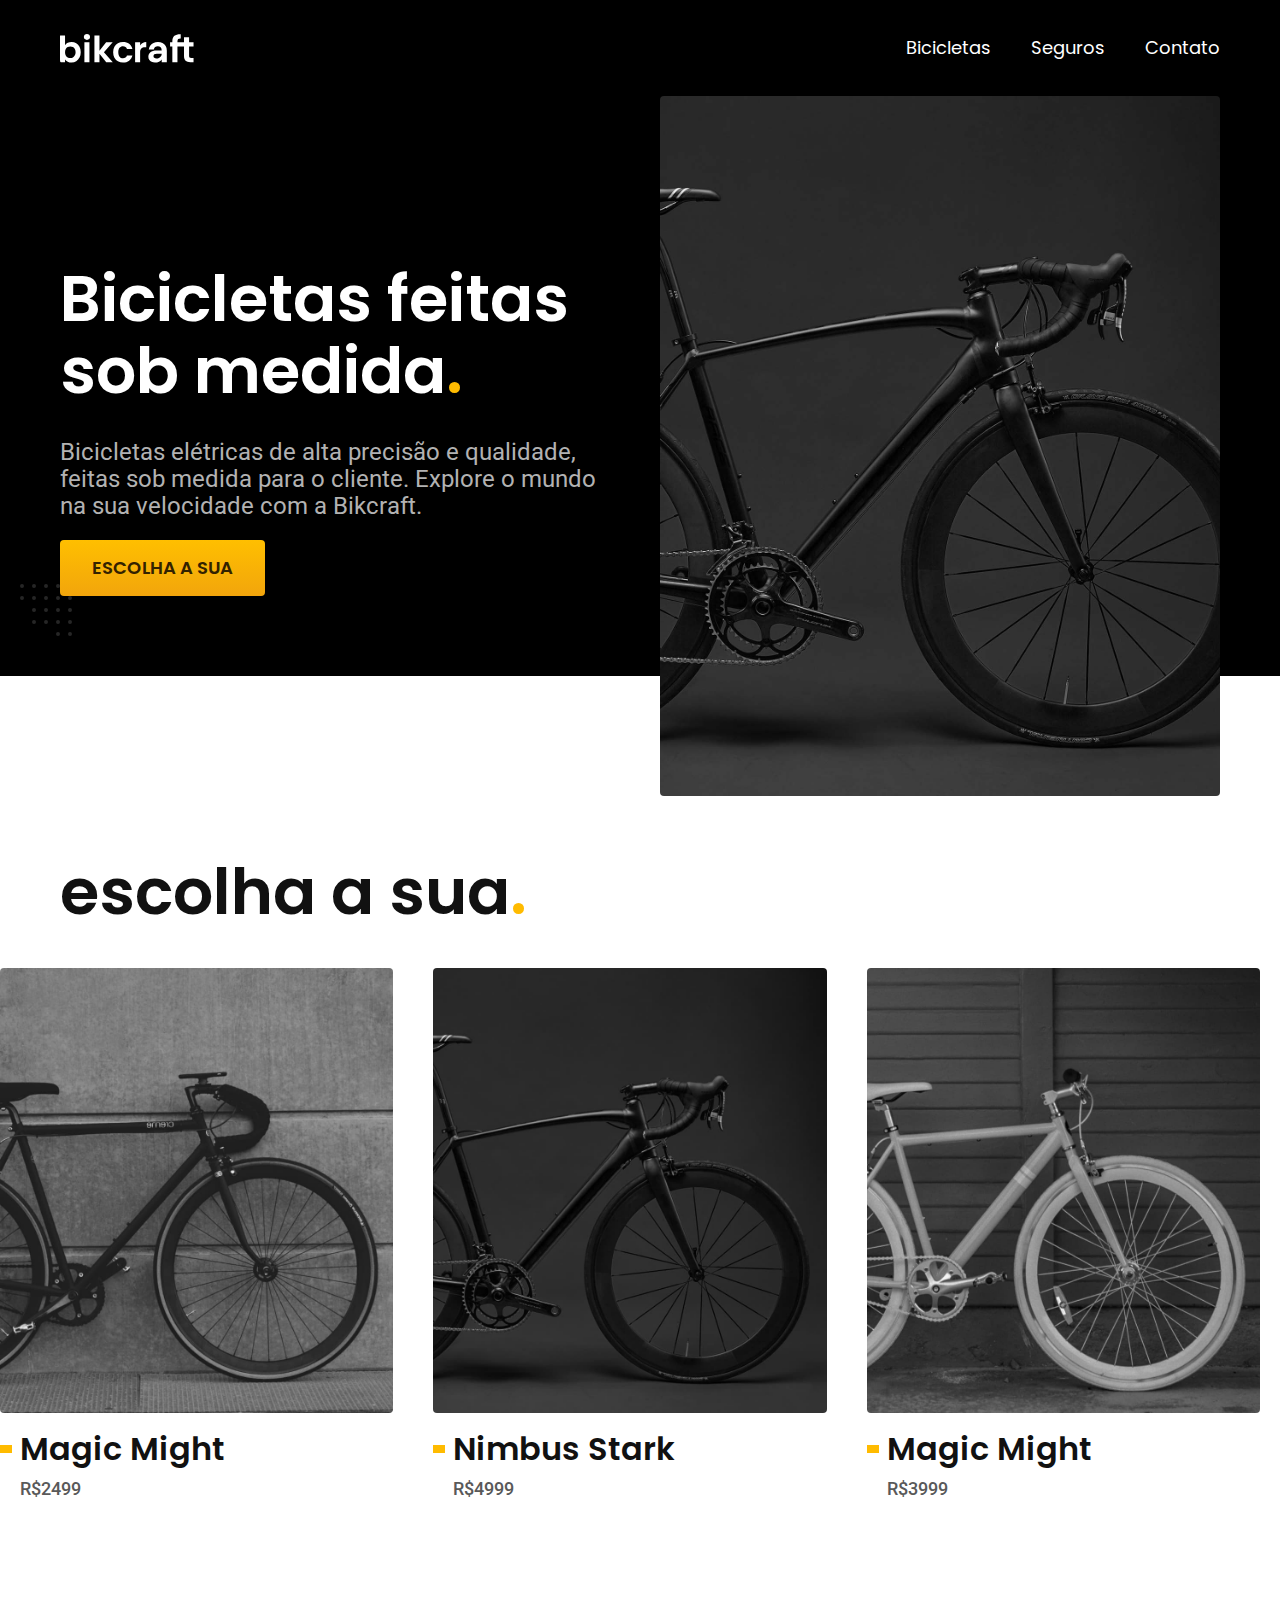
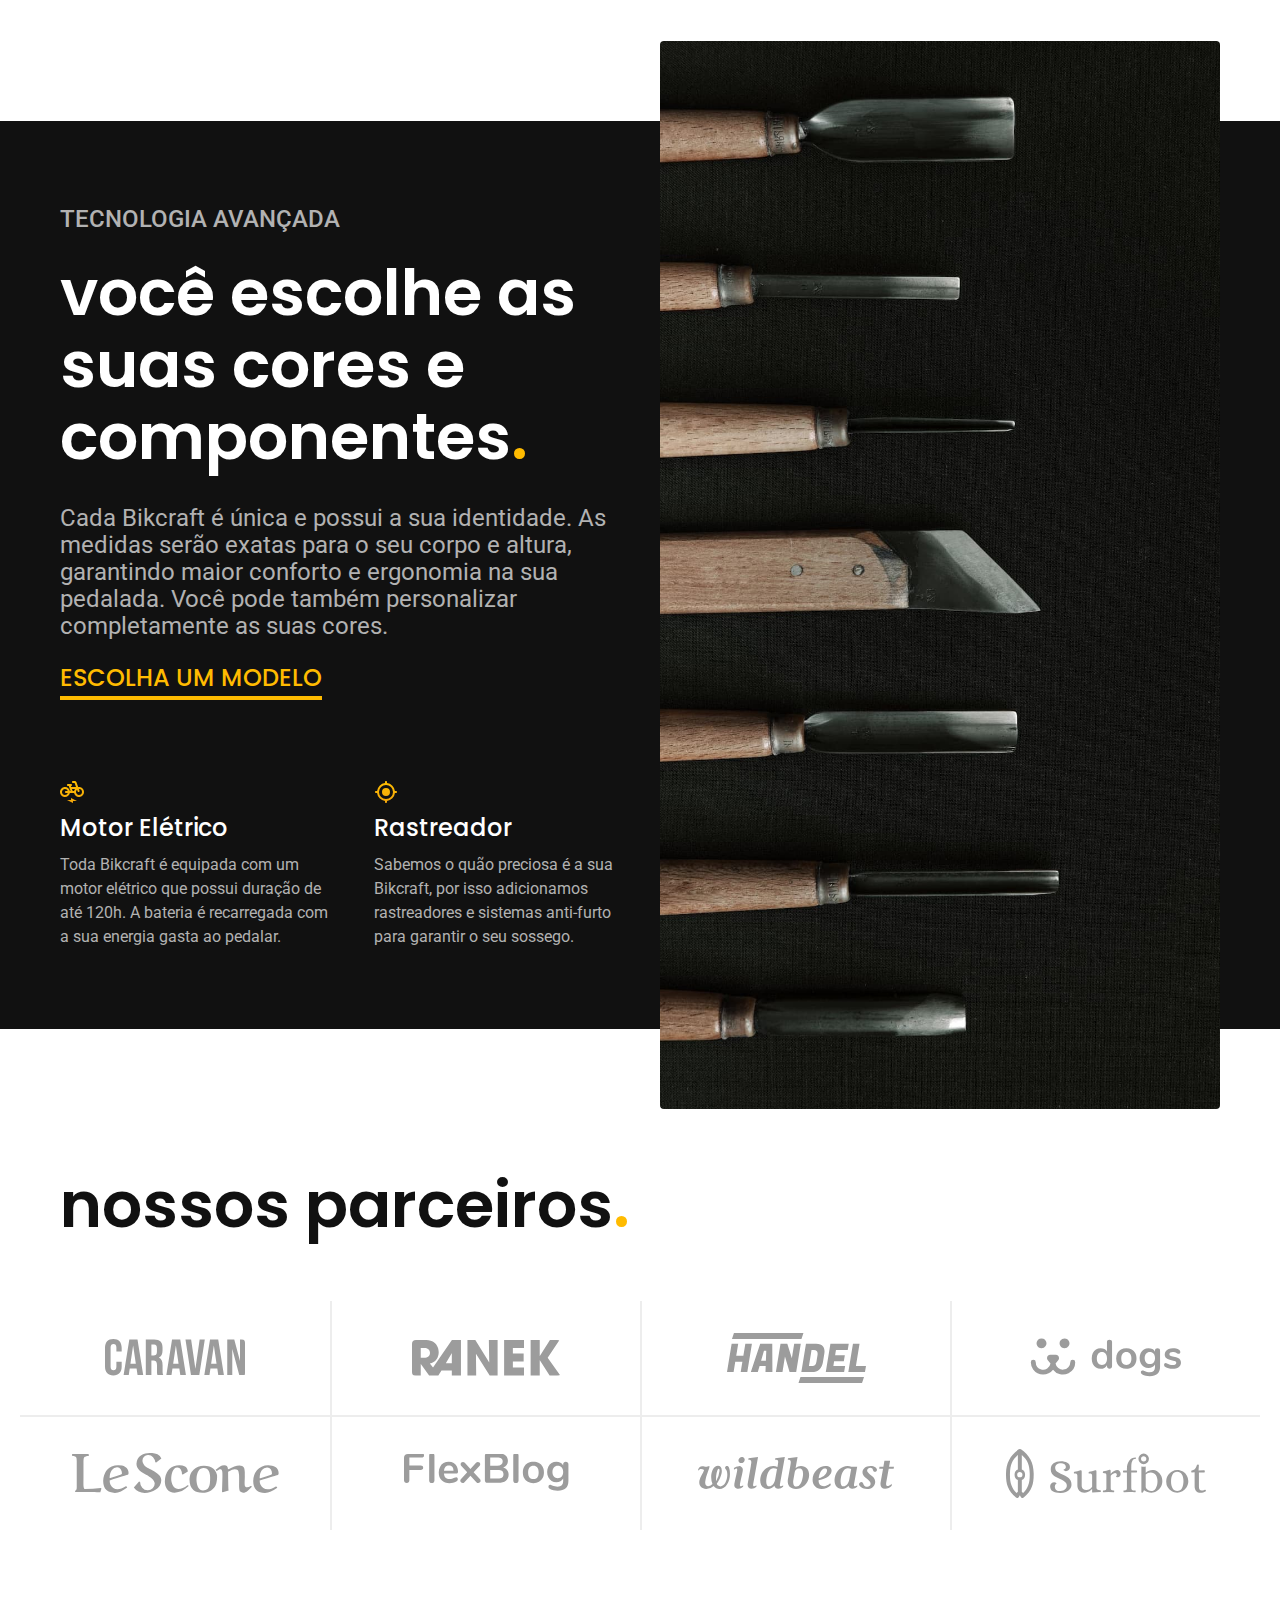
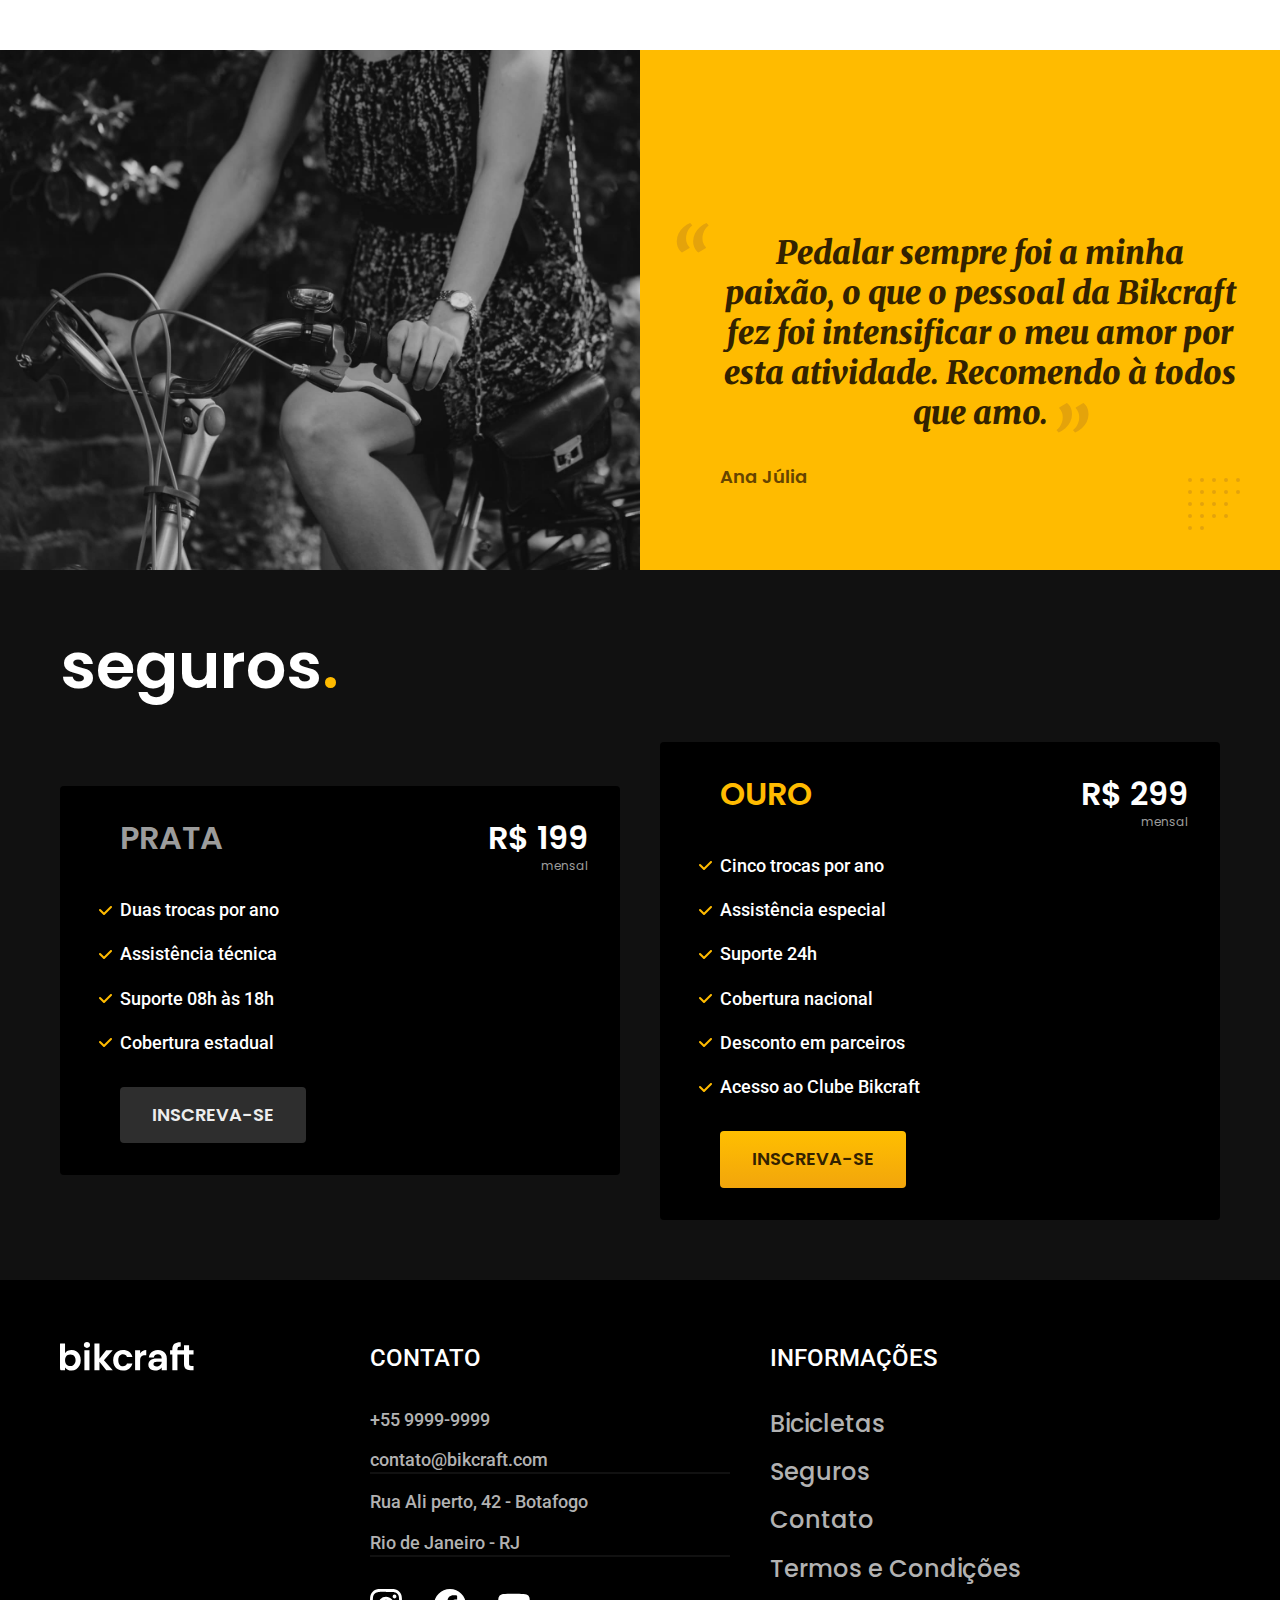
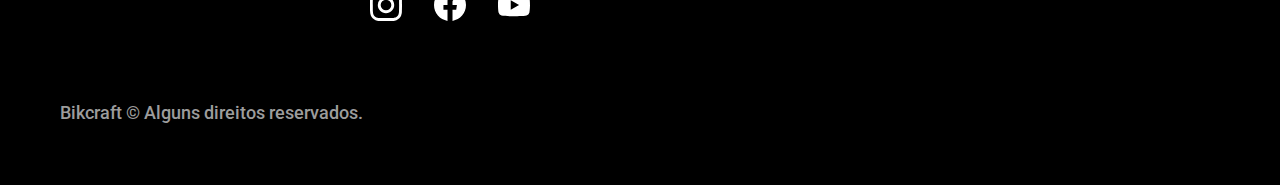
==== commit 801d475e: "projeto final atualizado" ====
--- a/index.html
+++ b/index.html
@@ -5,6 +5,7 @@
   <meta charset="UTF-8">
   <meta name="viewport" content="width=device-width, initial-scale=1.0">
   <meta name="description" content="Bicicletas elétricas de alta precisão e qualidade feitas sob medida para o cliente. Explore o mundo na sua velocidade com a Bikcraft">
+  <link rel="preload" href="./css/style.css" as="style">
   <link rel="stylesheet" href="./css/style.css">
   <link rel="preconnect" href="https://fonts.googleapis.com">
   <link rel="preconnect" href="https://fonts.gstatic.com" crossorigin>
@@ -15,7 +16,7 @@
 <body>
   <header class="header-bg">
     <div class="header container">
-      <a href="./"><img src="./img/bikcraft.svg" alt="marca"></a>
+      <a href="./"><img src="./img/bikcraft.svg" width="136" height="32" alt="marca"></a>
       <nav aria-label="primaria">
         <ul class="header-menu font-1-m cor-0">
           <li><a href="./bicicletas.html">Bicicletas</a></li>
@@ -32,7 +33,10 @@
         <p class="font-2-l cor-5">Bicicletas elétricas de alta precisão e qualidade, feitas sob medida para o cliente. Explore o mundo na sua velocidade com a Bikcraft.</p>
         <a class="botao" href="./bicicletas.html">ESCOLHA A SUA</a>
       </div>
-      <div><img src="./img/fotos/introducao.jpg" alt="Bicicleta Elétrica Preta"></div>
+      <picture>
+        <source media="(max-width: 800px)" srcset="./img/bicicletas/nimbus.jpg">
+        <img src="./img/fotos/introducao.jpg" width="1280" height="1600" alt="Bicicleta Elétrica Preta">
+      </picture>
     </div>
   </main>
   <article class="bicicletas-lista">
@@ -40,21 +44,21 @@
     <ul>
       <li>
         <a href="./bicicletas/magic.html">
-          <img src="./img/bicicletas/magic-home.jpg" alt="Bicicleta Preta">
+          <img src="./img/bicicletas/magic-home.jpg" width="920" height="1040" alt="Bicicleta Preta">
           <h3 class="font-1-xl">Magic Might</h3>
           <span class="font-2-m cor-8">R$2499</span>
         </a>
       </li>
       <li>
         <a href="./bicicletas/nimbus.html">
-          <img src="./img/bicicletas/nimbus-home.jpg" alt="Bicicleta Preta Nimbus">
+          <img src="./img/bicicletas/nimbus-home.jpg" width="920" height="1040" alt="Bicicleta Preta Nimbus">
           <h3 class="font-1-xl">Nimbus Stark</h3>
           <span class="font-2-m cor-8">R$4999</span>
         </a>
       </li>
       <li>
         <a href="./bicicletas/nebula.html">
-          <img src="./img/bicicletas/nebula-home.jpg" alt="Bicicleta Cinza">
+          <img src="./img/bicicletas/nebula-home.jpg" width="920" height="1040" alt="Bicicleta Cinza">
           <h3 class="font-1-xl">Magic Might</h3>
           <span class="font-2-m cor-8">R$3999</span>
         </a>
@@ -70,12 +74,12 @@
         <a class="link" href="./bicicletas.html">ESCOLHA UM MODELO</a>
         <div class="tecnologia-vantagens">
           <div>
-            <img src="./img/icones/eletrica.svg" alt="">
+            <img src="./img/icones/eletrica.svg" width="24" height="24" alt="">
             <h3 class="font-1-m cor-0">Motor Elétrico</h3>
             <p class="font-2-s cor-5">Toda Bikcraft é equipada com um motor elétrico que possui duração de até 120h. A bateria é recarregada com a sua energia gasta ao pedalar.</p>
           </div>
           <div>
-            <img src="./img/icones/rastreador.svg" alt="">
+            <img src="./img/icones/rastreador.svg" width="24" height="24" alt="">
             <h3 class="font-1-m cor-0">Rastreador</h3>
             <p class="font-2-s cor-5">Sabemos o quão preciosa é a sua Bikcraft, por isso adicionamos rastreadores e sistemas anti-furto para garantir o seu sossego.
             </p>
@@ -83,25 +87,25 @@
         </div>
       </div>
       <div class="tecnologia-imagem">
-        <img src="./img/fotos/tecnologia.jpg" alt="">
+        <img src="./img/fotos/tecnologia.jpg" width="1200" height="1920" alt="">
       </div>
     </div>
   </article>
   <section class="parceiros" aria-label="Nossos parceiros">
     <h2 class="font-1-xxl container">nossos parceiros<span class="cor-p1">.</span></h2>
     <ul>
-      <li><img src="./img/parceiros/caravan.svg" alt="Caravan"></li>
-      <li><img src="./img/parceiros/ranek.svg" alt="ranek"></li>
-      <li><img src="./img/parceiros/handel.svg" alt="handel"></li>
-      <li><img src="./img/parceiros/dogs.svg" alt="dogs"></li>
-      <li><img src="./img/parceiros/lescone.svg" alt="lescone"></li>
-      <li><img src="./img/parceiros/flexblog.svg" alt="flexblog"></li>
-      <li><img src="./img/parceiros/wildbeast.svg" alt="wildbeast"></li>
-      <li><img src="./img/parceiros/surfbot.svg" alt="surfbot"></li>
+      <li><img src="./img/parceiros/caravan.svg" width="140" height="38" alt="Caravan"></li>
+      <li><img src="./img/parceiros/ranek.svg" width="149" height="36" alt="ranek"></li>
+      <li><img src="./img/parceiros/handel.svg" width="139" height="50" alt="handel"></li>
+      <li><img src="./img/parceiros/dogs.svg" width="152" height="39" alt="dogs"></li>
+      <li><img src="./img/parceiros/lescone.svg" width="208" height="41" alt="lescone"></li>
+      <li><img src="./img/parceiros/flexblog.svg" width="165" height="38" alt="flexblog"></li>
+      <li><img src="./img/parceiros/wildbeast.svg" width="196" height="34" alt="wildbeast"></li>
+      <li><img src="./img/parceiros/surfbot.svg" width="200" height="49" alt="surfbot"></li>
     </ul>
   </section>
   <section class="depoimento" aria-label="Depoimento">
-    <div><img src="./img/fotos/depoimento.jpg" alt="pessoa pedalando"></div>
+    <div><img src="./img/fotos/depoimento.jpg" width="1560" height="1360" alt="pessoa pedalando"></div>
     <div class="depoimento-conteudo">
 
       <blockquote class="font-1-xl cor-p5">
@@ -144,7 +148,7 @@
   </article>
   <footer class="footer-bg">
     <div class="footer container">
-      <img src="./img/bikcraft.svg" alt="Bikcraft">
+      <img src="./img/bikcraft.svg" width="136" height="32" alt="Bikcraft">
       <div class="footer-contato">
         <h3 class="font-2-l-b cor-0">CONTATO</h3>
         <ul class="font-2-m cor-5">
@@ -155,13 +159,13 @@
         </ul>
         <div class="footer-redes">
           <a href="./">
-            <img src="./img/redes/instagram.svg" alt="instagram">
+            <img src="./img/redes/instagram.svg" width="32" height="32" alt="instagram">
           </a>
           <a href="./">
-            <img src="./img/redes/facebook.svg" alt="Facebook">
+            <img src="./img/redes/facebook.svg" width="32" height="32" alt="Facebook">
           </a>
           <a href="./">
-            <img src="./img/redes/youtube.svg" alt="youtube">
+            <img src="./img/redes/youtube.svg" width="32" height="32" alt="youtube">
           </a>
         </div>
       </div>
--- a/css/style.css
+++ b/css/style.css
@@ -6,6 +6,7 @@
 
 /*Utilidades*/
 @import "./utilidades/componentes.css";
+@import "./utilidades/formulario.css";
 
 /*Home*/
 @import "./home/introducao.css";
@@ -17,8 +18,18 @@
 @import "./bicicletas/bicicletas-lista.css";
 @import "./bicicletas/bicicletas.css";
 
+/*Bicicleta*/
+@import "./bicicleta/bicicleta.css";
+@import "./bicicleta/seguro.css";
+
 /*Seguros*/
 @import "./seguros/seguros.css";
-
+@import "./seguros/vantagens.css";
+@import "./seguros/perguntas.css";
+/*Orçamento*/
+@import "./orcamento/orcamento.css";
+/*Contato*/
+@import "./contato/contato.css";
+@import "./contato/lojas.css";
 /*Termos*/
 @import "./termos/termos.css";
--- a/css/style.css
+++ b/css/style.css
@@ -6,6 +6,7 @@
 
 /*Utilidades*/
 @import "./utilidades/componentes.css";
+@import "./utilidades/formulario.css";
 
 /*Home*/
 @import "./home/introducao.css";
@@ -17,8 +18,18 @@
 @import "./bicicletas/bicicletas-lista.css";
 @import "./bicicletas/bicicletas.css";
 
+/*Bicicleta*/
+@import "./bicicleta/bicicleta.css";
+@import "./bicicleta/seguro.css";
+
 /*Seguros*/
 @import "./seguros/seguros.css";
-
+@import "./seguros/vantagens.css";
+@import "./seguros/perguntas.css";
+/*Orçamento*/
+@import "./orcamento/orcamento.css";
+/*Contato*/
+@import "./contato/contato.css";
+@import "./contato/lojas.css";
 /*Termos*/
 @import "./termos/termos.css";
